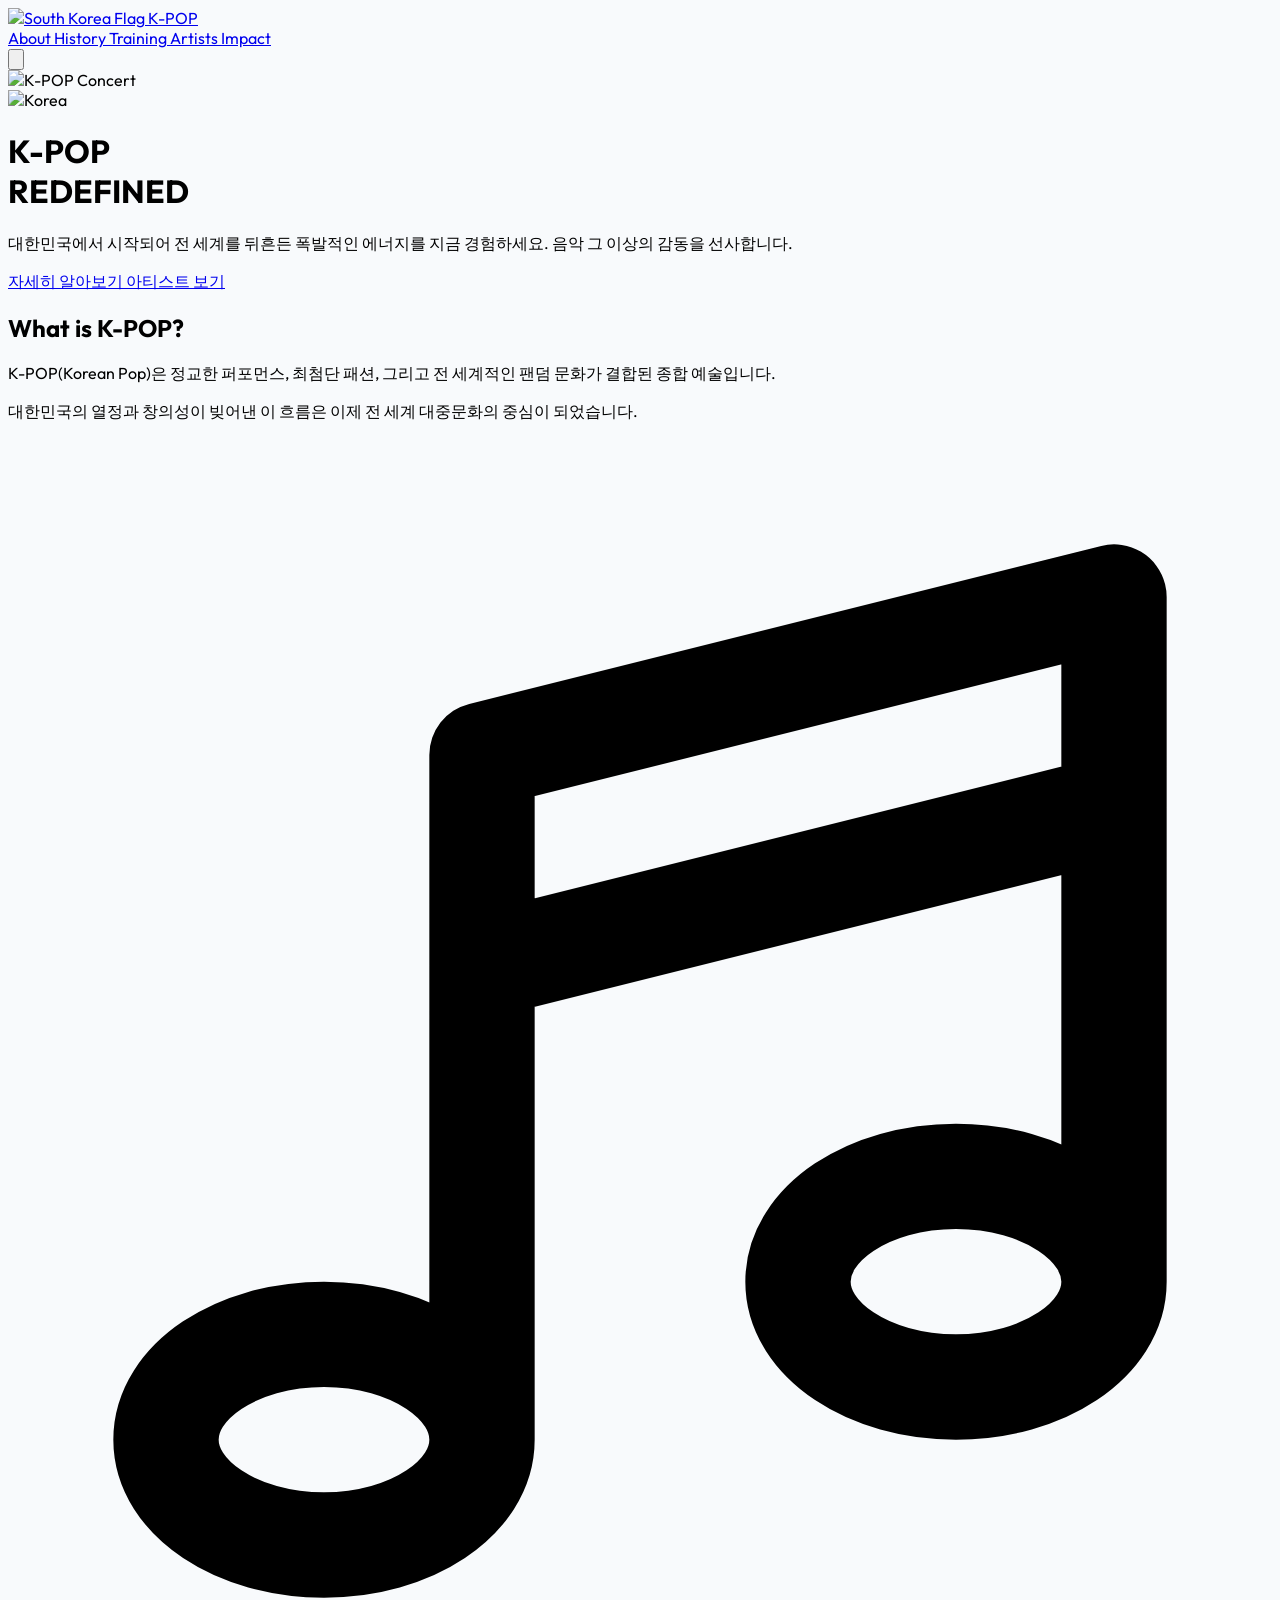
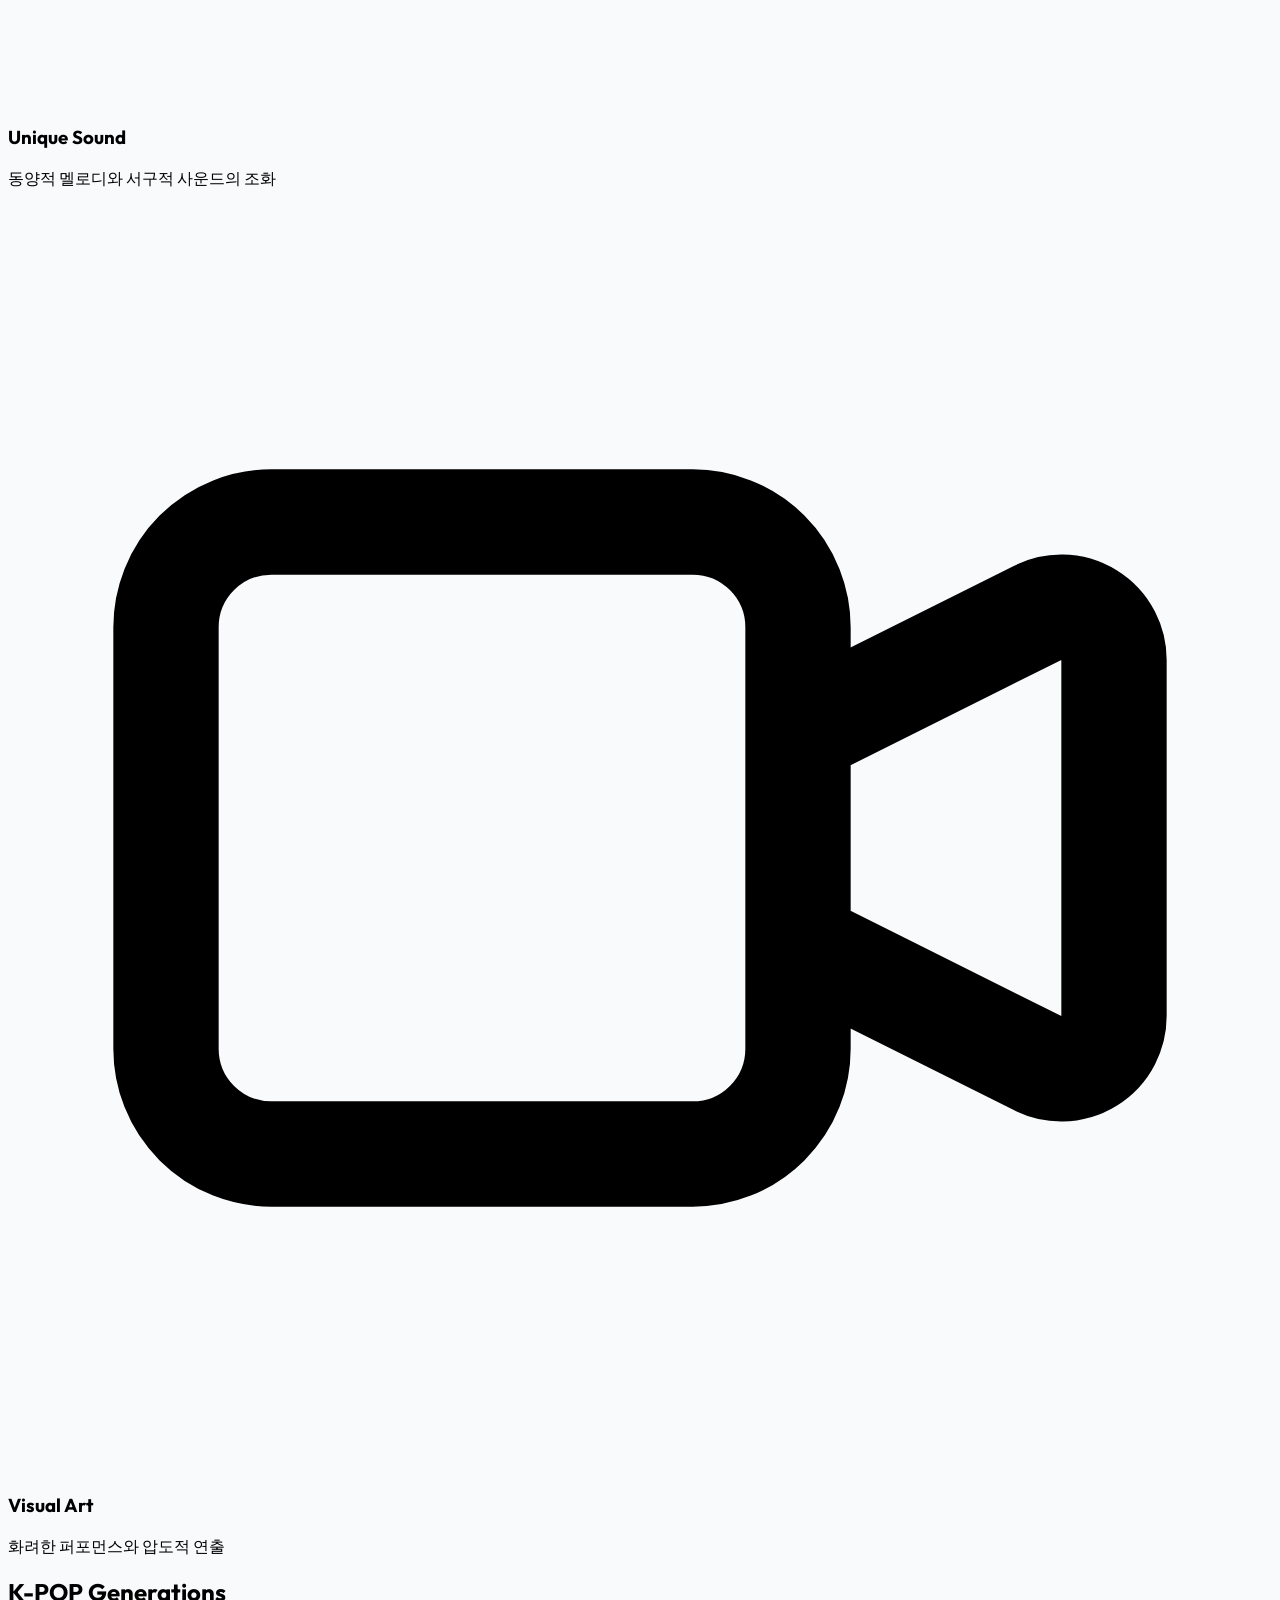
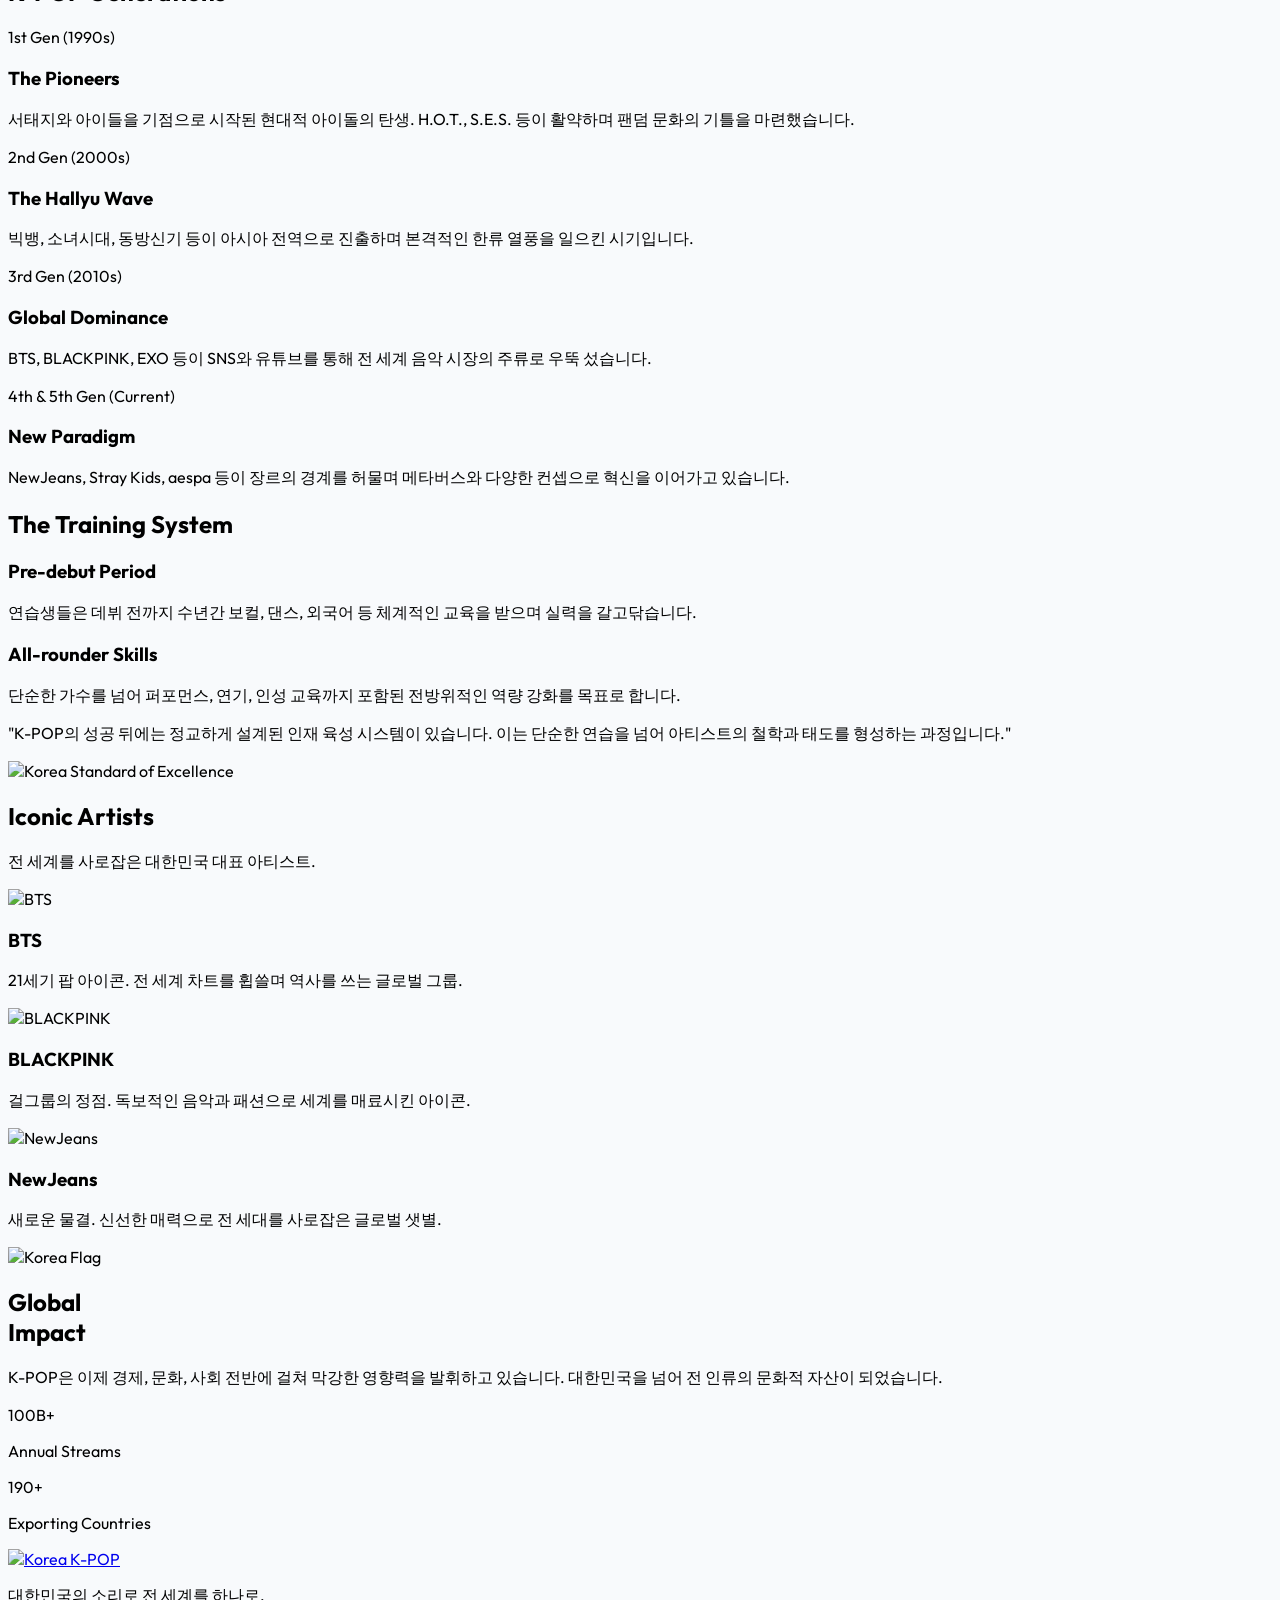
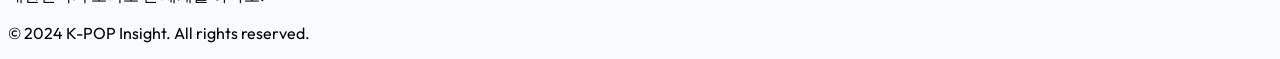
==== index.html @ 29a01bdd "Add files via upload" ====
<!DOCTYPE html>
<html lang="ko" class="scroll-smooth">
<head>
    <meta charset="UTF-8">
    <meta name="viewport" content="width=device-width, initial-scale=1.0">
    <title>K-POP: The Global Phenomenon</title>
    <meta name="description" content="K-POP의 역사, 주요 아티스트, 그리고 전 세계적인 영향력을 소개하는 프리미엄 웹페이지입니다.">
    
    <!-- Tailwind CSS CDN -->
    <script src="https://cdn.tailwindcss.com"></script>
    <script>
        tailwind.config = {
            theme: {
                extend: {
                    colors: {
                        primary: '#0066ff',
                        secondary: '#00d4ff',
                        accent: '#ff007a',
                        dark: '#0f172a',
                        glass: 'rgba(255, 255, 255, 0.4)',
                    },
                    fontFamily: {
                        outfit: ['Outfit', 'sans-serif'],
                    },
                }
            }
        }
    </script>
    <link rel="stylesheet" href="style.css">
</head>
<body class="bg-slate-50 text-slate-900 font-outfit overflow-x-hidden selection:bg-primary/20 selection:text-primary">
    
    <!-- Vibrant Decorative Background for Glassmorphism -->
    <div class="fixed inset-0 -z-50 overflow-hidden pointer-events-none bg-[radial-gradient(circle_at_top_right,_var(--tw-gradient-stops))] from-blue-100 via-white to-pink-50">
        <div class="absolute -top-[10%] -left-[10%] w-[50%] h-[50%] bg-blue-400/30 rounded-full blur-[120px] animate-blob"></div>
        <div class="absolute top-[30%] -right-[10%] w-[45%] h-[45%] bg-pink-400/30 rounded-full blur-[120px] animate-blob" style="animation-delay: -5s;"></div>
        <div class="absolute -bottom-[10%] left-[10%] w-[40%] h-[40%] bg-cyan-400/30 rounded-full blur-[120px] animate-blob" style="animation-delay: -10s;"></div>
        <div class="absolute top-[60%] left-[40%] w-[35%] h-[35%] bg-purple-400/20 rounded-full blur-[120px] animate-blob" style="animation-delay: -7s;"></div>
    </div>

    <!-- Navigation -->
    <nav id="navbar" class="fixed top-0 left-0 w-full z-50 transition-all duration-500 px-6 py-8 md:px-16">
        <div class="max-w-7xl mx-auto flex justify-between items-center">
            <a href="#" class="text-2xl font-black tracking-tighter uppercase flex items-center gap-3">
                <img src="https://upload.wikimedia.org/wikipedia/commons/0/09/Flag_of_South_Korea.svg" alt="South Korea Flag" class="w-8 h-auto shadow-sm">
                K-<span class="text-primary">POP</span>
            </a>
            <div class="hidden md:flex gap-10">
                <a href="#about" class="text-sm font-bold uppercase tracking-widest hover:text-primary transition-colors relative group">
                    About
                    <span class="absolute -bottom-1 left-0 w-0 h-0.5 bg-primary transition-all duration-300 group-hover:w-full"></span>
                </a>
                <a href="#history" class="text-sm font-bold uppercase tracking-widest hover:text-primary transition-colors relative group">
                    History
                    <span class="absolute -bottom-1 left-0 w-0 h-0.5 bg-primary transition-all duration-300 group-hover:w-full"></span>
                </a>
                <a href="#training" class="text-sm font-bold uppercase tracking-widest hover:text-primary transition-colors relative group">
                    Training
                    <span class="absolute -bottom-1 left-0 w-0 h-0.5 bg-primary transition-all duration-300 group-hover:w-full"></span>
                </a>
                <a href="#artists" class="text-sm font-bold uppercase tracking-widest hover:text-primary transition-colors relative group">
                    Artists
                    <span class="absolute -bottom-1 left-0 w-0 h-0.5 bg-primary transition-all duration-300 group-hover:w-full"></span>
                </a>
                <a href="#impact" class="text-sm font-bold uppercase tracking-widest hover:text-primary transition-colors relative group">
                    Impact
                    <span class="absolute -bottom-1 left-0 w-0 h-0.5 bg-primary transition-all duration-300 group-hover:w-full"></span>
                </a>
            </div>
            <button class="md:hidden text-slate-900">
                <svg xmlns="http://www.w3.org/2000/svg" class="h-6 w-6" fill="none" viewBox="0 0 24 24" stroke="currentColor">
                    <path stroke-linecap="round" stroke-linejoin="round" stroke-width="2" d="M4 6h16M4 12h16m-7 6h7" />
                </svg>
            </button>
        </div>
    </nav>

    <!-- Hero Section -->
    <header class="relative h-screen flex items-center justify-center overflow-hidden">
        <img src="assets/hero_kpop_concert_1777097283583.png" alt="K-POP Concert" class="absolute inset-0 w-full h-full object-cover brightness-[0.7] saturate-[1.2] scale-105">
        <div class="absolute inset-0 bg-white/20"></div>
        
        <!-- Thick Glass Hero Card -->
        <div class="relative z-10 text-center px-8 py-16 max-w-4xl bg-white/40 backdrop-blur-3xl border border-white/60 rounded-[3rem] shadow-[0_32px_64px_-16px_rgba(0,0,0,0.1)] reveal">
            <div class="mb-6 flex justify-center">
                <img src="https://upload.wikimedia.org/wikipedia/commons/0/09/Flag_of_South_Korea.svg" alt="Korea" class="w-16 h-auto opacity-80">
            </div>
            <h1 class="text-5xl md:text-8xl font-black tracking-tighter leading-none mb-6 uppercase bg-gradient-to-br from-slate-900 via-primary to-secondary bg-clip-text text-transparent">
                K-POP<br>REDEFINED
            </h1>
            <p class="text-lg md:text-xl text-slate-800 mb-10 max-w-2xl mx-auto font-medium leading-relaxed">
                대한민국에서 시작되어 전 세계를 뒤흔든 폭발적인 에너지를 지금 경험하세요. 음악 그 이상의 감동을 선사합니다.
            </p>
            <div class="flex flex-col md:flex-row gap-4 justify-center items-center">
                <a href="#about" class="px-10 py-4 bg-primary text-white font-bold rounded-full shadow-xl shadow-primary/30 hover:shadow-primary/50 hover:-translate-y-1 transition-all duration-300">
                    자세히 알아보기
                </a>
                <a href="#artists" class="px-10 py-4 bg-white/60 backdrop-blur-md border border-white text-slate-900 font-bold rounded-full hover:bg-white/80 transition-all duration-300">
                    아티스트 보기
                </a>
            </div>
        </div>
    </header>

    <!-- About Section -->
    <section id="about" class="py-24 md:py-40 px-6 reveal">
        <div class="max-w-6xl mx-auto grid md:grid-cols-2 gap-16 items-center">
            <div class="relative">
                <!-- Thicker Glass Container -->
                <div class="relative bg-white/50 backdrop-blur-[40px] border border-white/80 p-8 md:p-12 rounded-[2.5rem] shadow-2xl overflow-hidden">
                    <div class="absolute -top-10 -right-10 w-40 h-40 bg-primary/10 rounded-full blur-3xl"></div>
                    <h2 class="text-3xl md:text-5xl font-black mb-6 tracking-tight text-slate-900">What is <span class="text-primary italic">K-POP?</span></h2>
                    <p class="text-slate-700 leading-relaxed text-lg mb-6 font-medium">
                        K-POP(Korean Pop)은 정교한 퍼포먼스, 최첨단 패션, 그리고 전 세계적인 팬덤 문화가 결합된 종합 예술입니다.
                    </p>
                    <p class="text-slate-700 leading-relaxed text-lg font-medium">
                        대한민국의 열정과 창의성이 빚어낸 이 흐름은 이제 전 세계 대중문화의 중심이 되었습니다.
                    </p>
                </div>
            </div>
            <div class="space-y-8">
                <div class="flex gap-6 items-start p-6 bg-white/30 backdrop-blur-2xl border border-white/50 rounded-3xl transition-transform hover:scale-105">
                    <div class="w-12 h-12 rounded-2xl bg-primary/20 flex items-center justify-center shrink-0 border border-primary/30">
                        <svg xmlns="http://www.w3.org/2000/svg" class="h-6 w-6 text-primary" fill="none" viewBox="0 0 24 24" stroke="currentColor">
                            <path stroke-linecap="round" stroke-linejoin="round" stroke-width="2" d="M9 19V6l12-3v13M9 19c0 1.105-1.343 2-3 2s-3-.895-3-2 1.343-2 3-2 3 .895 3 2zm12-3c0 1.105-1.343 2-3 2s-3-.895-3-2 1.343-2 3-2 3 .895 3 2zM9 10l12-3" />
                        </svg>
                    </div>
                    <div>
                        <h3 class="text-xl font-black mb-1">Unique Sound</h3>
                        <p class="text-slate-600 font-medium">동양적 멜로디와 서구적 사운드의 조화</p>
                    </div>
                </div>
                <div class="flex gap-6 items-start p-6 bg-white/30 backdrop-blur-2xl border border-white/50 rounded-3xl transition-transform hover:scale-105">
                    <div class="w-12 h-12 rounded-2xl bg-accent/20 flex items-center justify-center shrink-0 border border-accent/30">
                        <svg xmlns="http://www.w3.org/2000/svg" class="h-6 w-6 text-accent" fill="none" viewBox="0 0 24 24" stroke="currentColor">
                            <path stroke-linecap="round" stroke-linejoin="round" stroke-width="2" d="M15 10l4.553-2.276A1 1 0 0121 8.618v6.764a1 1 0 01-1.447.894L15 14M5 18h8a2 2 0 002-2V8a2 2 0 00-2-2H5a2 2 0 00-2 2v8a2 2 0 002 2z" />
                        </svg>
                    </div>
                    <div>
                        <h3 class="text-xl font-black mb-1">Visual Art</h3>
                        <p class="text-slate-600 font-medium">화려한 퍼포먼스와 압도적 연출</p>
                    </div>
                </div>
            </div>
        </div>
    </section>

    <!-- Generations Section -->
    <section id="history" class="py-24 px-6 reveal">
        <div class="max-w-7xl mx-auto">
            <h2 class="text-4xl md:text-6xl font-black tracking-tighter uppercase mb-16 text-center text-slate-900">K-POP <span class="text-primary italic">Generations</span></h2>
            <div class="grid grid-cols-1 md:grid-cols-2 lg:grid-cols-4 gap-8">
                <!-- 1st Gen -->
                <div class="bg-white/40 backdrop-blur-3xl border border-white/60 p-8 rounded-[2.5rem] shadow-xl hover:-translate-y-2 transition-all">
                    <span class="text-primary font-black text-xl mb-4 block">1st Gen (1990s)</span>
                    <h3 class="text-2xl font-black mb-4">The Pioneers</h3>
                    <p class="text-slate-600 text-sm leading-relaxed">서태지와 아이들을 기점으로 시작된 현대적 아이돌의 탄생. H.O.T., S.E.S. 등이 활약하며 팬덤 문화의 기틀을 마련했습니다.</p>
                </div>
                <!-- 2nd Gen -->
                <div class="bg-white/40 backdrop-blur-3xl border border-white/60 p-8 rounded-[2.5rem] shadow-xl hover:-translate-y-2 transition-all">
                    <span class="text-primary font-black text-xl mb-4 block">2nd Gen (2000s)</span>
                    <h3 class="text-2xl font-black mb-4">The Hallyu Wave</h3>
                    <p class="text-slate-600 text-sm leading-relaxed">빅뱅, 소녀시대, 동방신기 등이 아시아 전역으로 진출하며 본격적인 한류 열풍을 일으킨 시기입니다.</p>
                </div>
                <!-- 3rd Gen -->
                <div class="bg-white/40 backdrop-blur-3xl border border-white/60 p-8 rounded-[2.5rem] shadow-xl hover:-translate-y-2 transition-all">
                    <span class="text-primary font-black text-xl mb-4 block">3rd Gen (2010s)</span>
                    <h3 class="text-2xl font-black mb-4">Global Dominance</h3>
                    <p class="text-slate-600 text-sm leading-relaxed">BTS, BLACKPINK, EXO 등이 SNS와 유튜브를 통해 전 세계 음악 시장의 주류로 우뚝 섰습니다.</p>
                </div>
                <!-- 4th & 5th Gen -->
                <div class="bg-white/40 backdrop-blur-3xl border border-white/60 p-8 rounded-[2.5rem] shadow-xl hover:-translate-y-2 transition-all">
                    <span class="text-primary font-black text-xl mb-4 block">4th & 5th Gen (Current)</span>
                    <h3 class="text-2xl font-black mb-4">New Paradigm</h3>
                    <p class="text-slate-600 text-sm leading-relaxed">NewJeans, Stray Kids, aespa 등이 장르의 경계를 허물며 메타버스와 다양한 컨셉으로 혁신을 이어가고 있습니다.</p>
                </div>
            </div>
        </div>
    </section>

    <!-- Training System Section -->
    <section id="training" class="py-24 md:py-40 px-6 bg-white/10 backdrop-blur-sm reveal">
        <div class="max-w-6xl mx-auto flex flex-col md:flex-row gap-16 items-center">
            <div class="md:w-1/2">
                <h2 class="text-4xl md:text-7xl font-black tracking-tighter uppercase mb-8 leading-none text-slate-900">The <span class="text-primary italic">Training</span> System</h2>
                <div class="space-y-6">
                    <div class="p-6 bg-white/40 backdrop-blur-3xl border border-white/80 rounded-3xl">
                        <h3 class="text-xl font-black mb-2 text-primary">Pre-debut Period</h3>
                        <p class="text-slate-700 font-medium text-sm">연습생들은 데뷔 전까지 수년간 보컬, 댄스, 외국어 등 체계적인 교육을 받으며 실력을 갈고닦습니다.</p>
                    </div>
                    <div class="p-6 bg-white/40 backdrop-blur-3xl border border-white/80 rounded-3xl">
                        <h3 class="text-xl font-black mb-2 text-primary">All-rounder Skills</h3>
                        <p class="text-slate-700 font-medium text-sm">단순한 가수를 넘어 퍼포먼스, 연기, 인성 교육까지 포함된 전방위적인 역량 강화를 목표로 합니다.</p>
                    </div>
                </div>
            </div>
            <div class="md:w-1/2 bg-white/20 backdrop-blur-3xl border border-white/40 p-12 rounded-[3rem] shadow-2xl">
                <p class="text-slate-800 text-2xl font-bold leading-relaxed italic">
                    "K-POP의 성공 뒤에는 정교하게 설계된 인재 육성 시스템이 있습니다. 이는 단순한 연습을 넘어 아티스트의 철학과 태도를 형성하는 과정입니다."
                </p>
                <div class="mt-8 flex items-center gap-4">
                    <img src="https://upload.wikimedia.org/wikipedia/commons/0/09/Flag_of_South_Korea.svg" alt="Korea" class="w-10 h-auto">
                    <span class="text-slate-500 font-black uppercase tracking-widest text-xs">Standard of Excellence</span>
                </div>
            </div>
        </div>
    </section>

    <!-- Artists Section -->
    <section id="artists" class="py-24 bg-white/10 backdrop-blur-md">
        <div class="max-w-7xl mx-auto px-6">
            <div class="text-center mb-20 reveal">
                <h2 class="text-4xl md:text-6xl font-black tracking-tighter uppercase mb-6 text-slate-900">Iconic <span class="text-primary italic">Artists</span></h2>
                <p class="text-slate-600 text-lg max-w-2xl mx-auto font-medium">전 세계를 사로잡은 대한민국 대표 아티스트.</p>
            </div>
            
            <div class="grid grid-cols-1 md:grid-cols-3 gap-10">
                <!-- Artist Cards with thicker glass effect -->
                <div class="group relative h-[550px] rounded-[3rem] overflow-hidden reveal shadow-xl border-4 border-white/40">
                    <img src="assets/artist_bts_concept_1777097304397.png" alt="BTS" class="absolute inset-0 w-full h-full object-cover transition-transform duration-700 group-hover:scale-110">
                    <div class="absolute inset-0 bg-gradient-to-t from-white/90 via-white/10 to-transparent"></div>
                    <div class="absolute bottom-0 left-0 w-full p-10 translate-y-6 group-hover:translate-y-0 transition-transform duration-500">
                        <h3 class="text-4xl font-black mb-2 text-slate-900">BTS</h3>
                        <p class="text-slate-700 font-bold opacity-0 group-hover:opacity-100 transition-opacity duration-500 leading-tight">
                            21세기 팝 아이콘. 전 세계 차트를 휩쓸며 역사를 쓰는 글로벌 그룹.
                        </p>
                    </div>
                </div>

                <div class="group relative h-[550px] rounded-[3rem] overflow-hidden reveal shadow-xl border-4 border-white/40" style="transition-delay: 100ms;">
                    <img src="assets/artist_blackpink_concept_1777097326511.png" alt="BLACKPINK" class="absolute inset-0 w-full h-full object-cover transition-transform duration-700 group-hover:scale-110">
                    <div class="absolute inset-0 bg-gradient-to-t from-white/90 via-white/10 to-transparent"></div>
                    <div class="absolute bottom-0 left-0 w-full p-10 translate-y-6 group-hover:translate-y-0 transition-transform duration-500">
                        <h3 class="text-4xl font-black mb-2 text-slate-900">BLACKPINK</h3>
                        <p class="text-slate-700 font-bold opacity-0 group-hover:opacity-100 transition-opacity duration-500 leading-tight">
                            걸그룹의 정점. 독보적인 음악과 패션으로 세계를 매료시킨 아이콘.
                        </p>
                    </div>
                </div>

                <div class="group relative h-[550px] rounded-[3rem] overflow-hidden reveal shadow-xl border-4 border-white/40" style="transition-delay: 200ms;">
                    <img src="assets/artist_newjeans_concept_1777097354193.png" alt="NewJeans" class="absolute inset-0 w-full h-full object-cover transition-transform duration-700 group-hover:scale-110">
                    <div class="absolute inset-0 bg-gradient-to-t from-white/90 via-white/10 to-transparent"></div>
                    <div class="absolute bottom-0 left-0 w-full p-10 translate-y-6 group-hover:translate-y-0 transition-transform duration-500">
                        <h3 class="text-4xl font-black mb-2 text-slate-900">NewJeans</h3>
                        <p class="text-slate-700 font-bold opacity-0 group-hover:opacity-100 transition-opacity duration-500 leading-tight">
                            새로운 물결. 신선한 매력으로 전 세대를 사로잡은 글로벌 샛별.
                        </p>
                    </div>
                </div>
            </div>
        </div>
    </section>

    <!-- Impact Section -->
    <section id="impact" class="py-24 md:py-40 px-6 reveal">
        <div class="max-w-7xl mx-auto">
            <!-- Large Glass Impact Card -->
            <div class="bg-white/40 backdrop-blur-[50px] border border-white/80 p-12 md:p-20 rounded-[4rem] shadow-2xl flex flex-col lg:flex-row gap-16 items-center">
                <div class="lg:w-1/2">
                    <img src="https://upload.wikimedia.org/wikipedia/commons/0/09/Flag_of_South_Korea.svg" alt="Korea Flag" class="w-12 h-auto mb-8 opacity-60">
                    <h2 class="text-4xl md:text-7xl font-black tracking-tighter uppercase mb-8 leading-none text-slate-900">Global<br><span class="text-primary italic">Impact</span></h2>
                    <p class="text-slate-700 text-xl font-medium leading-relaxed">
                        K-POP은 이제 경제, 문화, 사회 전반에 걸쳐 막강한 영향력을 발휘하고 있습니다. 대한민국을 넘어 전 인류의 문화적 자산이 되었습니다.
                    </p>
                </div>
                <div class="lg:w-1/2 w-full grid grid-cols-1 sm:grid-cols-2 gap-8">
                    <div class="bg-white/60 backdrop-blur-3xl border border-white p-10 rounded-[2.5rem] shadow-lg">
                        <span class="text-5xl font-black text-primary block mb-2">100B+</span>
                        <p class="text-slate-500 font-black uppercase tracking-wider text-xs">Annual Streams</p>
                    </div>
                    <div class="bg-white/60 backdrop-blur-3xl border border-white p-10 rounded-[2.5rem] shadow-lg">
                        <span class="text-5xl font-black text-accent block mb-2">190+</span>
                        <p class="text-slate-500 font-black uppercase tracking-wider text-xs">Exporting Countries</p>
                    </div>
                </div>
            </div>
        </div>
    </section>

    <!-- Footer -->
    <footer class="py-20 border-t border-slate-200 px-6 bg-white/30 backdrop-blur-md">
        <div class="max-w-7xl mx-auto text-center">
            <a href="#" class="text-2xl font-black tracking-tighter uppercase mb-6 block flex justify-center items-center gap-2">
                <img src="https://upload.wikimedia.org/wikipedia/commons/0/09/Flag_of_South_Korea.svg" alt="Korea" class="w-6 h-auto">
                K-<span class="text-primary">POP</span>
            </a>
            <p class="text-slate-500 text-sm mb-8 font-medium">대한민국의 소리로 전 세계를 하나로.</p>
            <p class="text-slate-400 text-xs tracking-widest uppercase">&copy; 2024 K-POP Insight. All rights reserved.</p>
        </div>
    </footer>

    <script src="script.js"></script>
</body>
</html>
---- style.css ----
@import url('https://fonts.googleapis.com/css2?family=Outfit:wght@300;400;600;800;900&display=swap');

@tailwind base;
@tailwind components;
@tailwind utilities;

:root {
    --primary: #0066ff;
    --secondary: #00d4ff;
}

body {
    font-family: 'Outfit', sans-serif;
    background-color: #f8fafc;
}

/* Custom Scrollbar for Light Theme */
::-webkit-scrollbar {
    width: 10px;
}
::-webkit-scrollbar-track {
    background: #f1f5f9;
}
::-webkit-scrollbar-thumb {
    background: linear-gradient(to bottom, var(--primary), var(--secondary));
    border-radius: 10px;
    border: 3px solid #f1f5f9;
}

/* Enhanced Reveal Animation */
.reveal {
    opacity: 0;
    transform: translateY(40px);
    transition: all 1.2s cubic-bezier(0.16, 1, 0.3, 1);
}

.reveal.active {
    opacity: 1;
    transform: translateY(0);
}

/* Vibrant Background Animation */
@keyframes blob-bounce {
    0%, 100% { transform: translate(0, 0) scale(1); }
    33% { transform: translate(40px, -60px) scale(1.1); }
    66% { transform: translate(-30px, 30px) scale(0.9); }
}

.animate-blob {
    animation: blob-bounce 18s infinite alternate ease-in-out;
}

/* Text Selection */
::selection {
    background: rgba(0, 102, 255, 0.15);
    color: #0066ff;
}
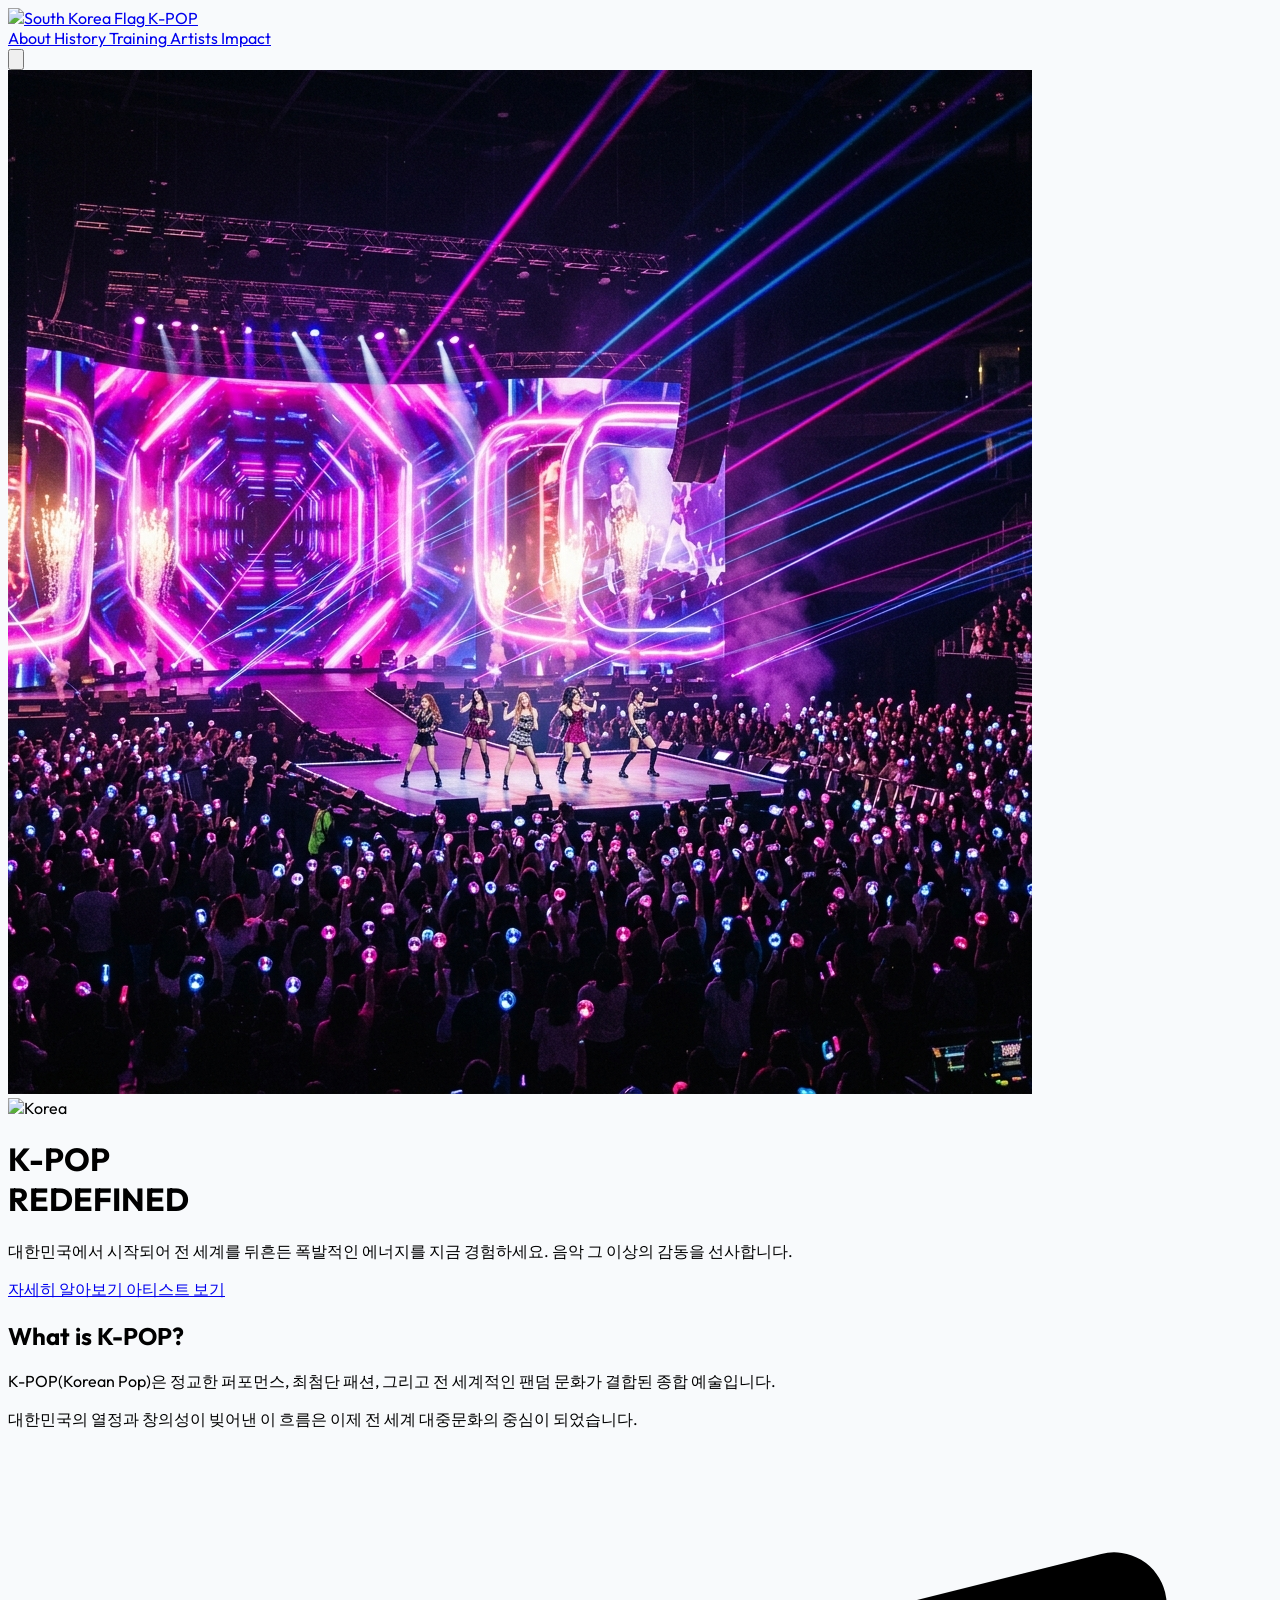
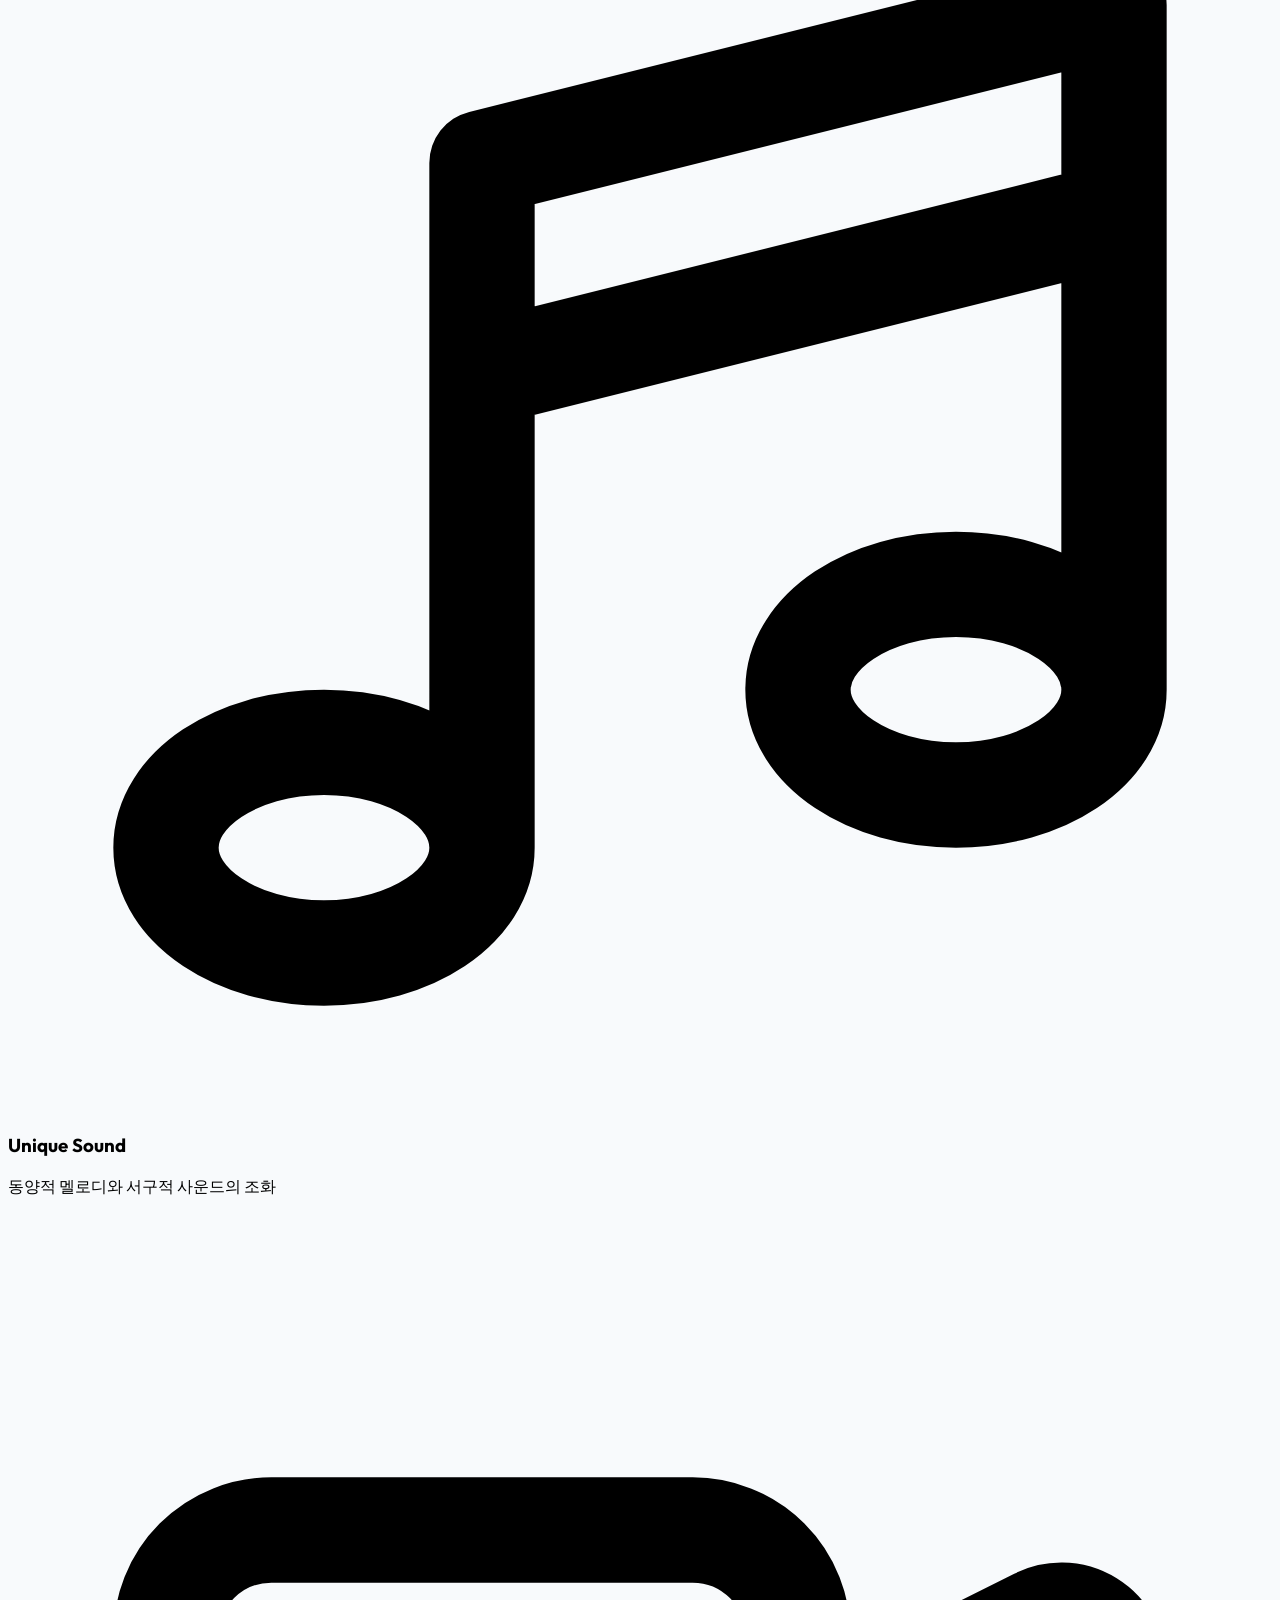
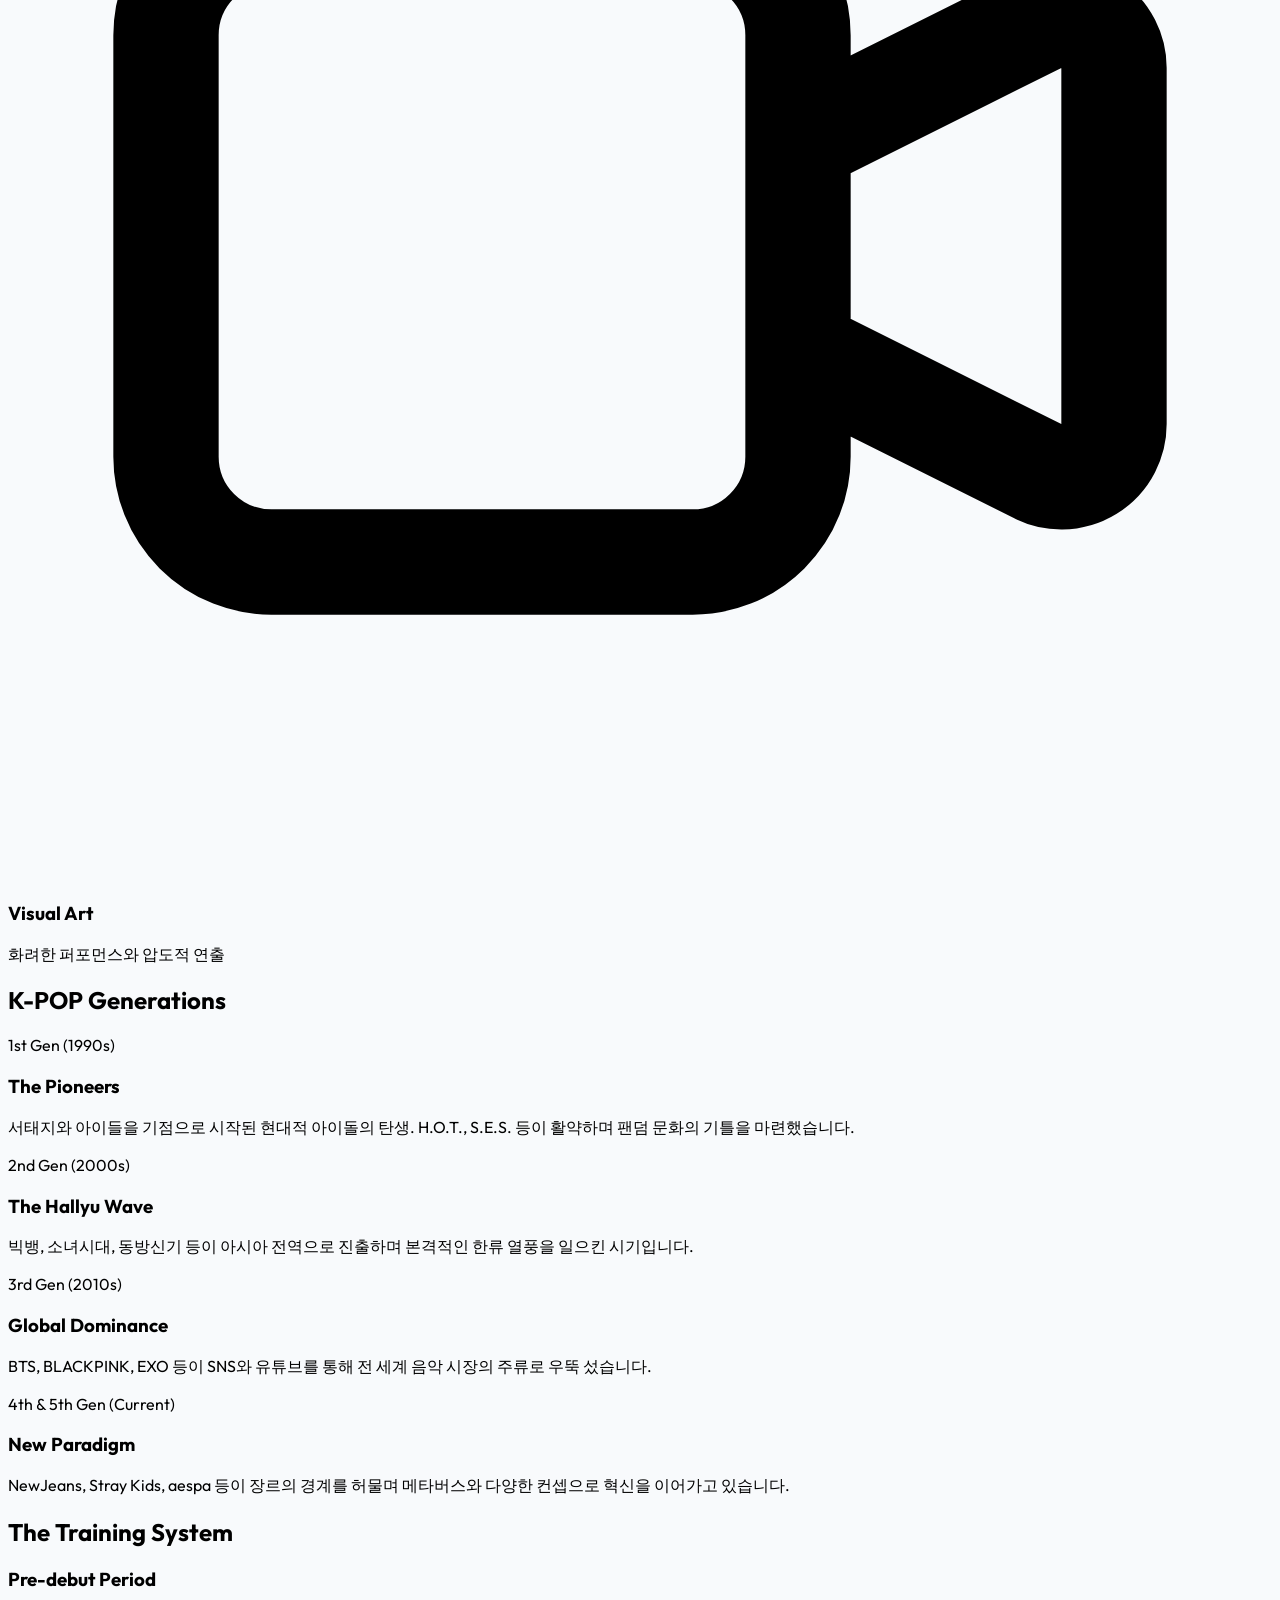
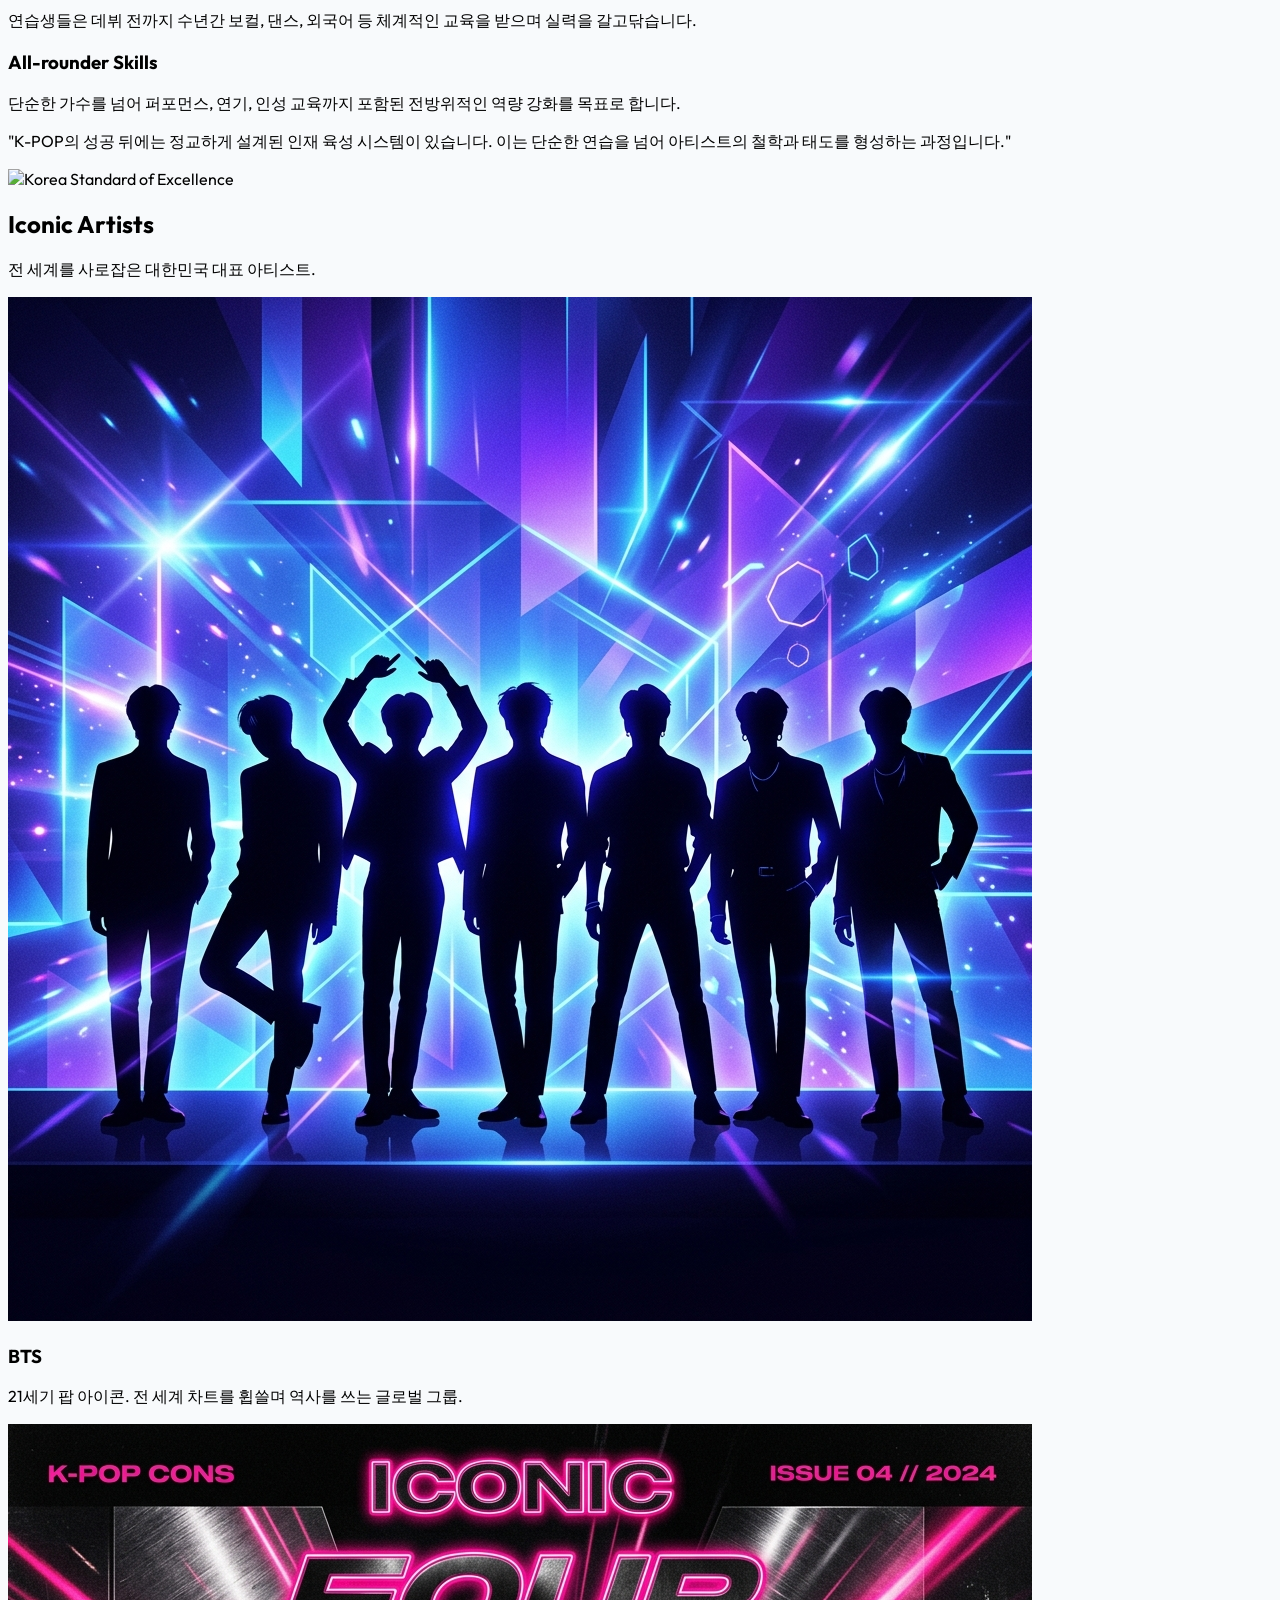
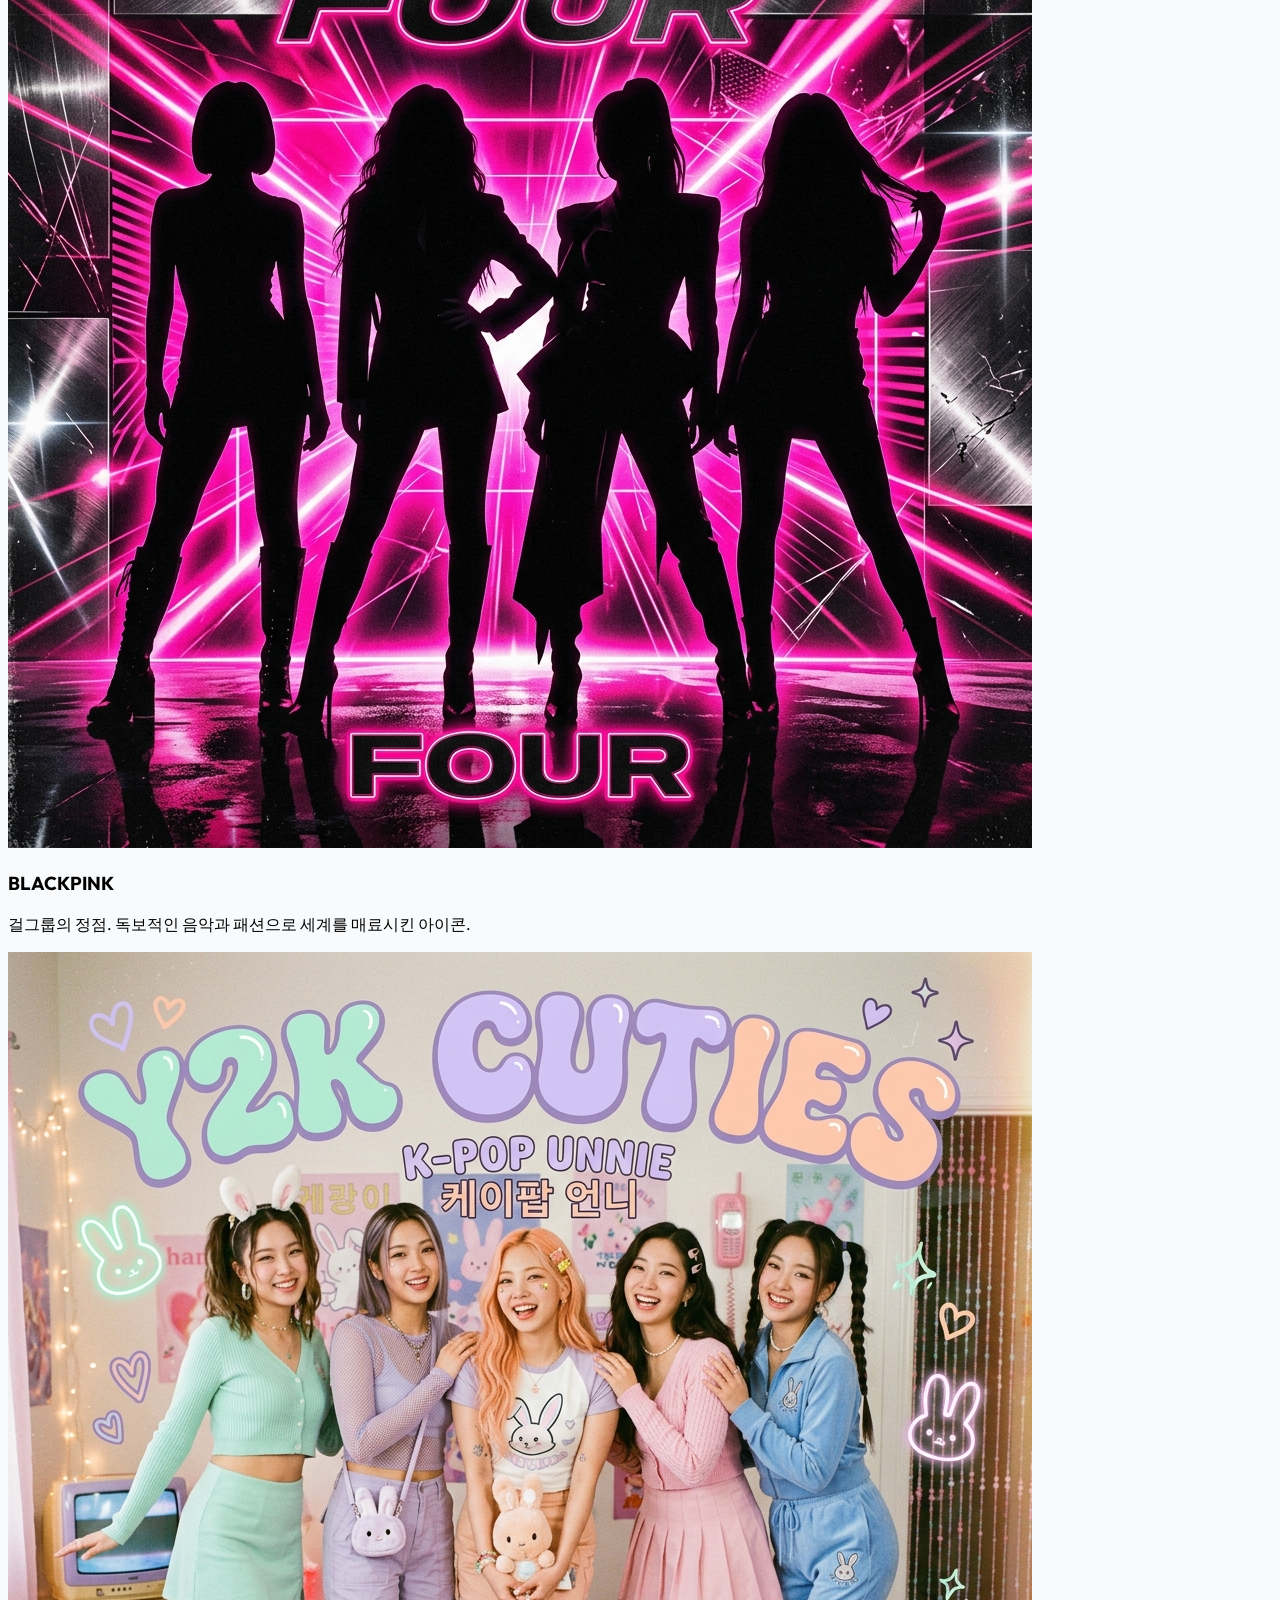
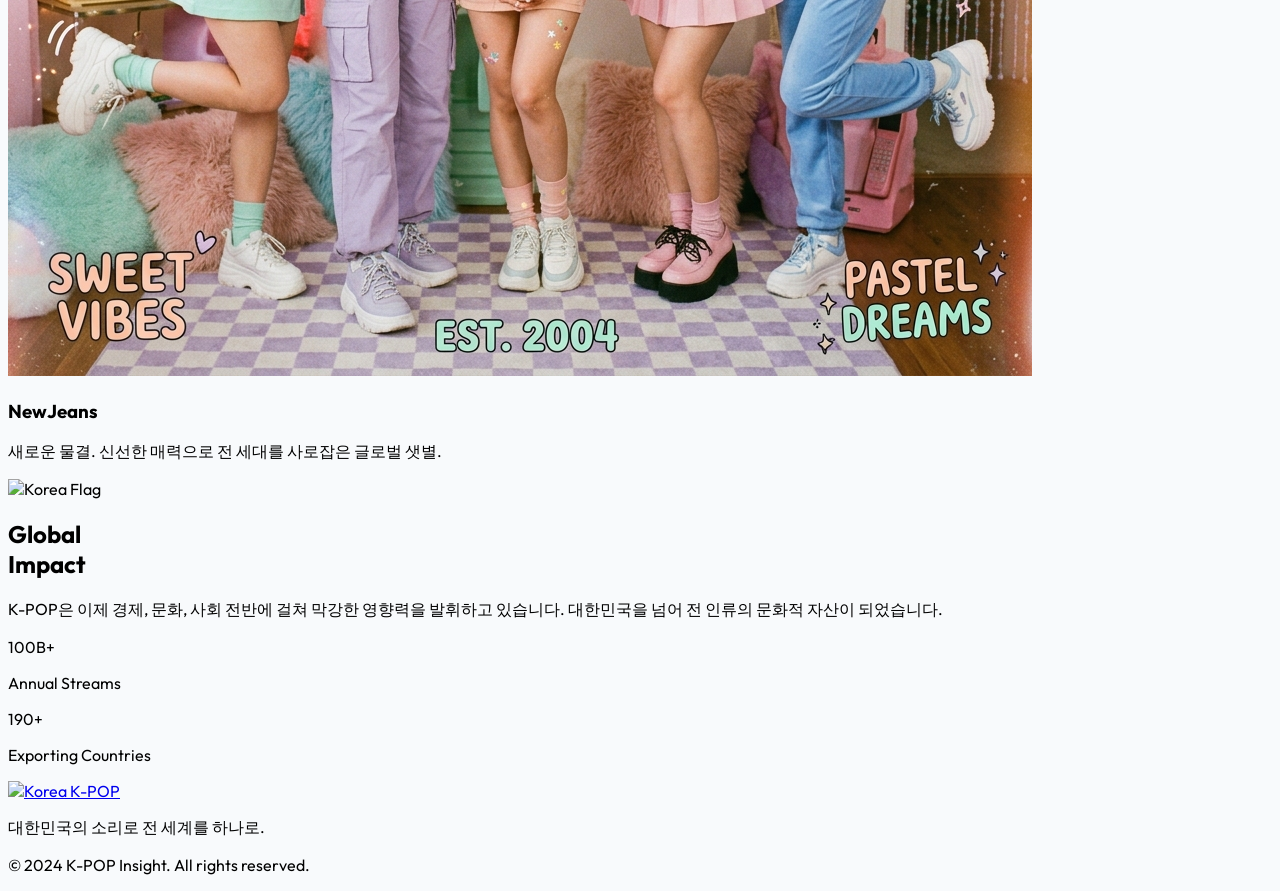
==== commit 74d00fbd: "Refactor index.html by cleaning comments and images Removed unnecessary comments and updated image s" ====
--- a/index.html
+++ b/index.html
@@ -6,7 +6,6 @@
     <title>K-POP: The Global Phenomenon</title>
     <meta name="description" content="K-POP의 역사, 주요 아티스트, 그리고 전 세계적인 영향력을 소개하는 프리미엄 웹페이지입니다.">
     
-    <!-- Tailwind CSS CDN -->
     <script src="https://cdn.tailwindcss.com"></script>
     <script>
         tailwind.config = {
@@ -30,7 +29,6 @@
 </head>
 <body class="bg-slate-50 text-slate-900 font-outfit overflow-x-hidden selection:bg-primary/20 selection:text-primary">
     
-    <!-- Vibrant Decorative Background for Glassmorphism -->
     <div class="fixed inset-0 -z-50 overflow-hidden pointer-events-none bg-[radial-gradient(circle_at_top_right,_var(--tw-gradient-stops))] from-blue-100 via-white to-pink-50">
         <div class="absolute -top-[10%] -left-[10%] w-[50%] h-[50%] bg-blue-400/30 rounded-full blur-[120px] animate-blob"></div>
         <div class="absolute top-[30%] -right-[10%] w-[45%] h-[45%] bg-pink-400/30 rounded-full blur-[120px] animate-blob" style="animation-delay: -5s;"></div>
@@ -38,7 +36,6 @@
         <div class="absolute top-[60%] left-[40%] w-[35%] h-[35%] bg-purple-400/20 rounded-full blur-[120px] animate-blob" style="animation-delay: -7s;"></div>
     </div>
 
-    <!-- Navigation -->
     <nav id="navbar" class="fixed top-0 left-0 w-full z-50 transition-all duration-500 px-6 py-8 md:px-16">
         <div class="max-w-7xl mx-auto flex justify-between items-center">
             <a href="#" class="text-2xl font-black tracking-tighter uppercase flex items-center gap-3">
@@ -75,12 +72,10 @@
         </div>
     </nav>
 
-    <!-- Hero Section -->
     <header class="relative h-screen flex items-center justify-center overflow-hidden">
-        <img src="assets/hero_kpop_concert_1777097283583.png" alt="K-POP Concert" class="absolute inset-0 w-full h-full object-cover brightness-[0.7] saturate-[1.2] scale-105">
+        <img src="hero.png" alt="K-POP Concert" class="absolute inset-0 w-full h-full object-cover brightness-[0.7] saturate-[1.2] scale-105">
         <div class="absolute inset-0 bg-white/20"></div>
         
-        <!-- Thick Glass Hero Card -->
         <div class="relative z-10 text-center px-8 py-16 max-w-4xl bg-white/40 backdrop-blur-3xl border border-white/60 rounded-[3rem] shadow-[0_32px_64px_-16px_rgba(0,0,0,0.1)] reveal">
             <div class="mb-6 flex justify-center">
                 <img src="https://upload.wikimedia.org/wikipedia/commons/0/09/Flag_of_South_Korea.svg" alt="Korea" class="w-16 h-auto opacity-80">
@@ -102,11 +97,9 @@
         </div>
     </header>
 
-    <!-- About Section -->
     <section id="about" class="py-24 md:py-40 px-6 reveal">
         <div class="max-w-6xl mx-auto grid md:grid-cols-2 gap-16 items-center">
             <div class="relative">
-                <!-- Thicker Glass Container -->
                 <div class="relative bg-white/50 backdrop-blur-[40px] border border-white/80 p-8 md:p-12 rounded-[2.5rem] shadow-2xl overflow-hidden">
                     <div class="absolute -top-10 -right-10 w-40 h-40 bg-primary/10 rounded-full blur-3xl"></div>
                     <h2 class="text-3xl md:text-5xl font-black mb-6 tracking-tight text-slate-900">What is <span class="text-primary italic">K-POP?</span></h2>
@@ -145,30 +138,25 @@
         </div>
     </section>
 
-    <!-- Generations Section -->
     <section id="history" class="py-24 px-6 reveal">
         <div class="max-w-7xl mx-auto">
             <h2 class="text-4xl md:text-6xl font-black tracking-tighter uppercase mb-16 text-center text-slate-900">K-POP <span class="text-primary italic">Generations</span></h2>
             <div class="grid grid-cols-1 md:grid-cols-2 lg:grid-cols-4 gap-8">
-                <!-- 1st Gen -->
                 <div class="bg-white/40 backdrop-blur-3xl border border-white/60 p-8 rounded-[2.5rem] shadow-xl hover:-translate-y-2 transition-all">
                     <span class="text-primary font-black text-xl mb-4 block">1st Gen (1990s)</span>
                     <h3 class="text-2xl font-black mb-4">The Pioneers</h3>
                     <p class="text-slate-600 text-sm leading-relaxed">서태지와 아이들을 기점으로 시작된 현대적 아이돌의 탄생. H.O.T., S.E.S. 등이 활약하며 팬덤 문화의 기틀을 마련했습니다.</p>
                 </div>
-                <!-- 2nd Gen -->
                 <div class="bg-white/40 backdrop-blur-3xl border border-white/60 p-8 rounded-[2.5rem] shadow-xl hover:-translate-y-2 transition-all">
                     <span class="text-primary font-black text-xl mb-4 block">2nd Gen (2000s)</span>
                     <h3 class="text-2xl font-black mb-4">The Hallyu Wave</h3>
                     <p class="text-slate-600 text-sm leading-relaxed">빅뱅, 소녀시대, 동방신기 등이 아시아 전역으로 진출하며 본격적인 한류 열풍을 일으킨 시기입니다.</p>
                 </div>
-                <!-- 3rd Gen -->
                 <div class="bg-white/40 backdrop-blur-3xl border border-white/60 p-8 rounded-[2.5rem] shadow-xl hover:-translate-y-2 transition-all">
                     <span class="text-primary font-black text-xl mb-4 block">3rd Gen (2010s)</span>
                     <h3 class="text-2xl font-black mb-4">Global Dominance</h3>
                     <p class="text-slate-600 text-sm leading-relaxed">BTS, BLACKPINK, EXO 등이 SNS와 유튜브를 통해 전 세계 음악 시장의 주류로 우뚝 섰습니다.</p>
                 </div>
-                <!-- 4th & 5th Gen -->
                 <div class="bg-white/40 backdrop-blur-3xl border border-white/60 p-8 rounded-[2.5rem] shadow-xl hover:-translate-y-2 transition-all">
                     <span class="text-primary font-black text-xl mb-4 block">4th & 5th Gen (Current)</span>
                     <h3 class="text-2xl font-black mb-4">New Paradigm</h3>
@@ -178,7 +166,6 @@
         </div>
     </section>
 
-    <!-- Training System Section -->
     <section id="training" class="py-24 md:py-40 px-6 bg-white/10 backdrop-blur-sm reveal">
         <div class="max-w-6xl mx-auto flex flex-col md:flex-row gap-16 items-center">
             <div class="md:w-1/2">
@@ -206,7 +193,6 @@
         </div>
     </section>
 
-    <!-- Artists Section -->
     <section id="artists" class="py-24 bg-white/10 backdrop-blur-md">
         <div class="max-w-7xl mx-auto px-6">
             <div class="text-center mb-20 reveal">
@@ -215,9 +201,8 @@
             </div>
             
             <div class="grid grid-cols-1 md:grid-cols-3 gap-10">
-                <!-- Artist Cards with thicker glass effect -->
                 <div class="group relative h-[550px] rounded-[3rem] overflow-hidden reveal shadow-xl border-4 border-white/40">
-                    <img src="assets/artist_bts_concept_1777097304397.png" alt="BTS" class="absolute inset-0 w-full h-full object-cover transition-transform duration-700 group-hover:scale-110">
+                    <img src="bts.png" alt="BTS" class="absolute inset-0 w-full h-full object-cover transition-transform duration-700 group-hover:scale-110">
                     <div class="absolute inset-0 bg-gradient-to-t from-white/90 via-white/10 to-transparent"></div>
                     <div class="absolute bottom-0 left-0 w-full p-10 translate-y-6 group-hover:translate-y-0 transition-transform duration-500">
                         <h3 class="text-4xl font-black mb-2 text-slate-900">BTS</h3>
@@ -228,7 +213,7 @@
                 </div>
 
                 <div class="group relative h-[550px] rounded-[3rem] overflow-hidden reveal shadow-xl border-4 border-white/40" style="transition-delay: 100ms;">
-                    <img src="assets/artist_blackpink_concept_1777097326511.png" alt="BLACKPINK" class="absolute inset-0 w-full h-full object-cover transition-transform duration-700 group-hover:scale-110">
+                    <img src="blackpink.png" alt="BLACKPINK" class="absolute inset-0 w-full h-full object-cover transition-transform duration-700 group-hover:scale-110">
                     <div class="absolute inset-0 bg-gradient-to-t from-white/90 via-white/10 to-transparent"></div>
                     <div class="absolute bottom-0 left-0 w-full p-10 translate-y-6 group-hover:translate-y-0 transition-transform duration-500">
                         <h3 class="text-4xl font-black mb-2 text-slate-900">BLACKPINK</h3>
@@ -239,7 +224,7 @@
                 </div>
 
                 <div class="group relative h-[550px] rounded-[3rem] overflow-hidden reveal shadow-xl border-4 border-white/40" style="transition-delay: 200ms;">
-                    <img src="assets/artist_newjeans_concept_1777097354193.png" alt="NewJeans" class="absolute inset-0 w-full h-full object-cover transition-transform duration-700 group-hover:scale-110">
+                    <img src="newjeans.png" alt="NewJeans" class="absolute inset-0 w-full h-full object-cover transition-transform duration-700 group-hover:scale-110">
                     <div class="absolute inset-0 bg-gradient-to-t from-white/90 via-white/10 to-transparent"></div>
                     <div class="absolute bottom-0 left-0 w-full p-10 translate-y-6 group-hover:translate-y-0 transition-transform duration-500">
                         <h3 class="text-4xl font-black mb-2 text-slate-900">NewJeans</h3>
@@ -252,10 +237,8 @@
         </div>
     </section>
 
-    <!-- Impact Section -->
     <section id="impact" class="py-24 md:py-40 px-6 reveal">
         <div class="max-w-7xl mx-auto">
-            <!-- Large Glass Impact Card -->
             <div class="bg-white/40 backdrop-blur-[50px] border border-white/80 p-12 md:p-20 rounded-[4rem] shadow-2xl flex flex-col lg:flex-row gap-16 items-center">
                 <div class="lg:w-1/2">
                     <img src="https://upload.wikimedia.org/wikipedia/commons/0/09/Flag_of_South_Korea.svg" alt="Korea Flag" class="w-12 h-auto mb-8 opacity-60">
@@ -278,7 +261,6 @@
         </div>
     </section>
 
-    <!-- Footer -->
     <footer class="py-20 border-t border-slate-200 px-6 bg-white/30 backdrop-blur-md">
         <div class="max-w-7xl mx-auto text-center">
             <a href="#" class="text-2xl font-black tracking-tighter uppercase mb-6 block flex justify-center items-center gap-2">
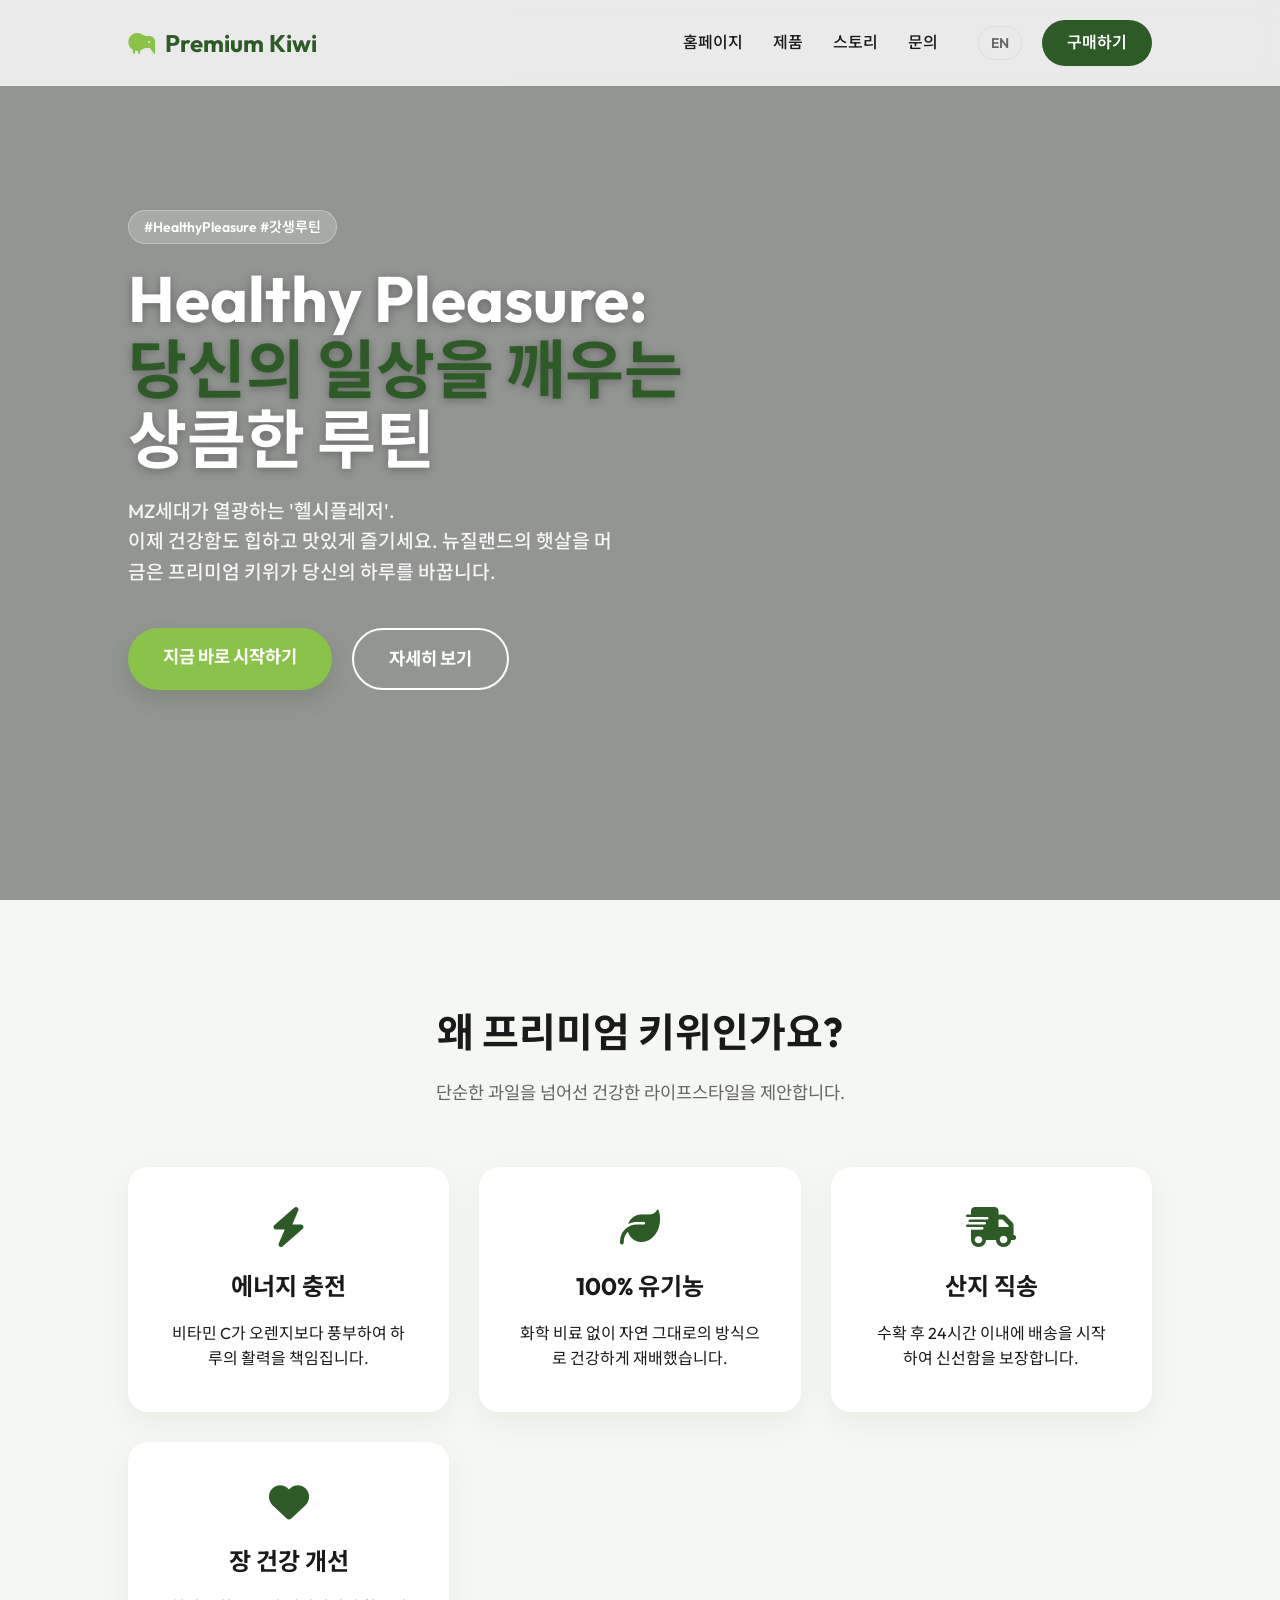
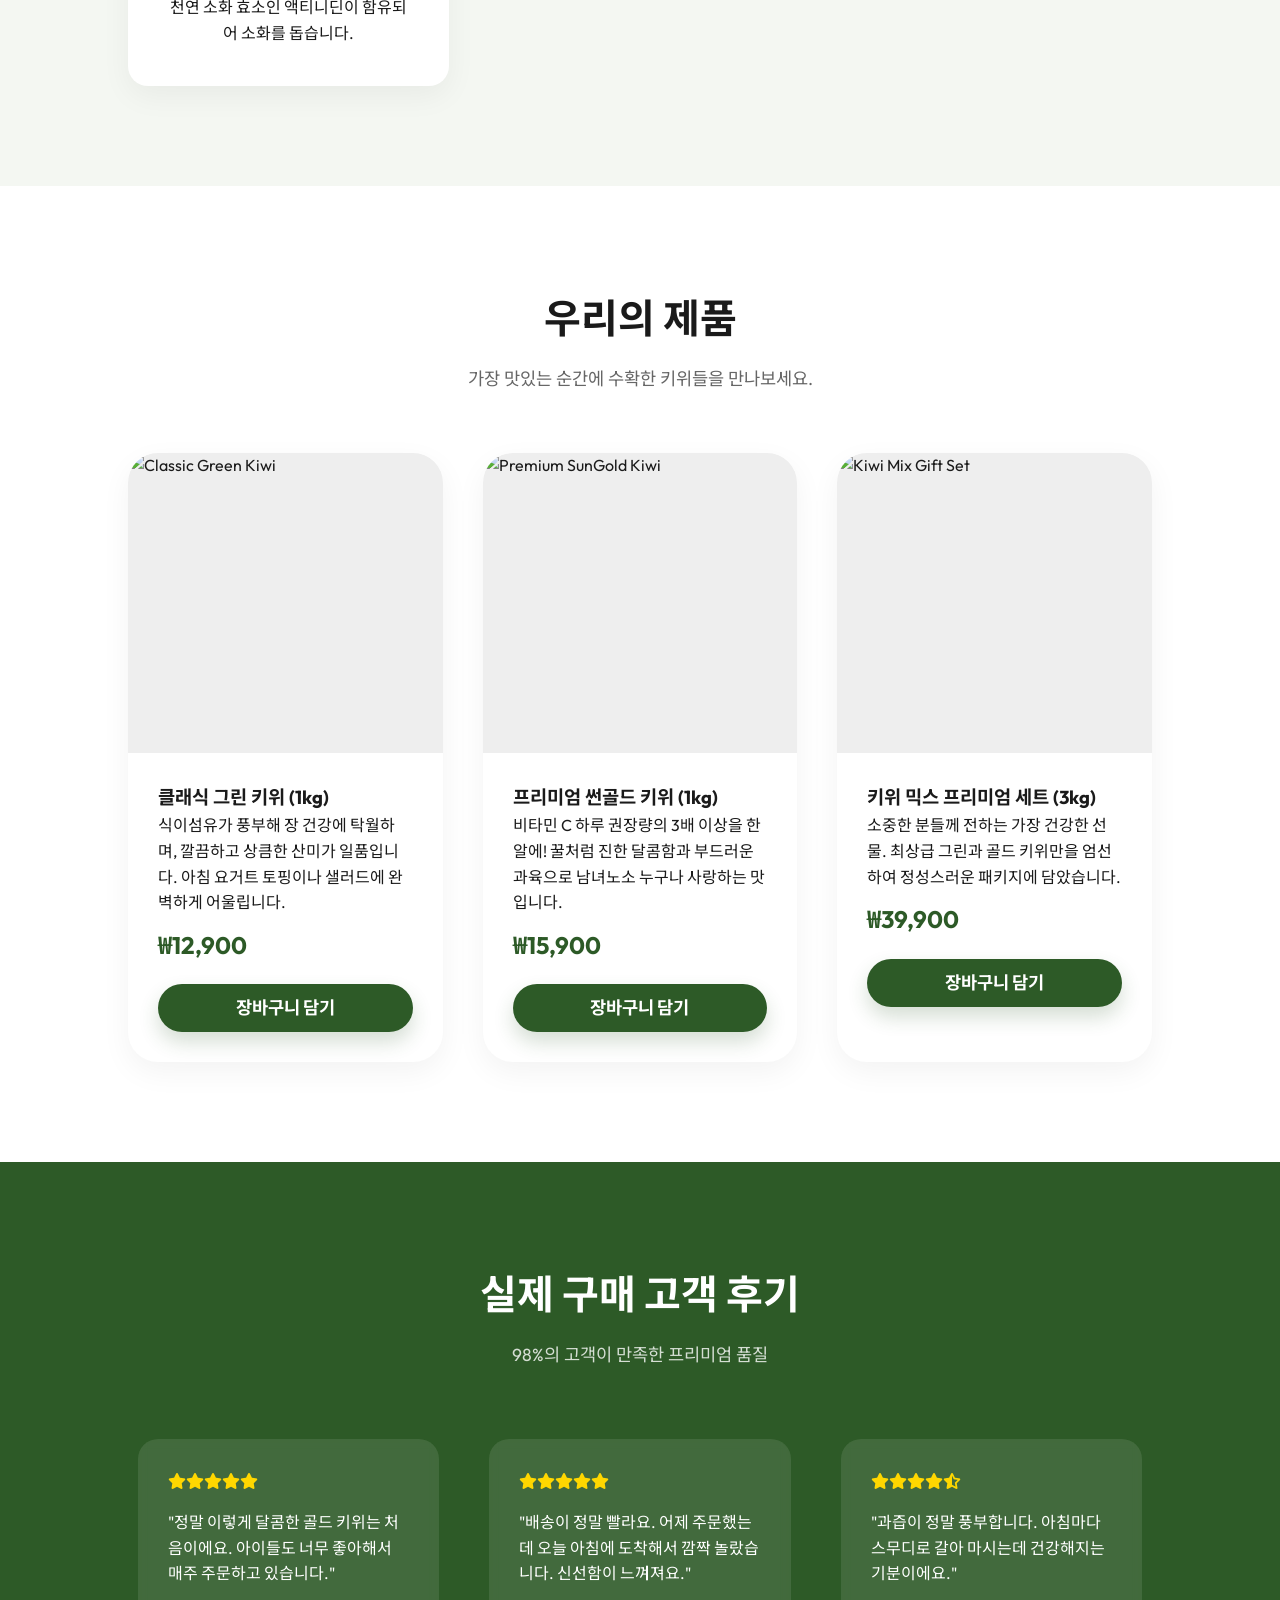
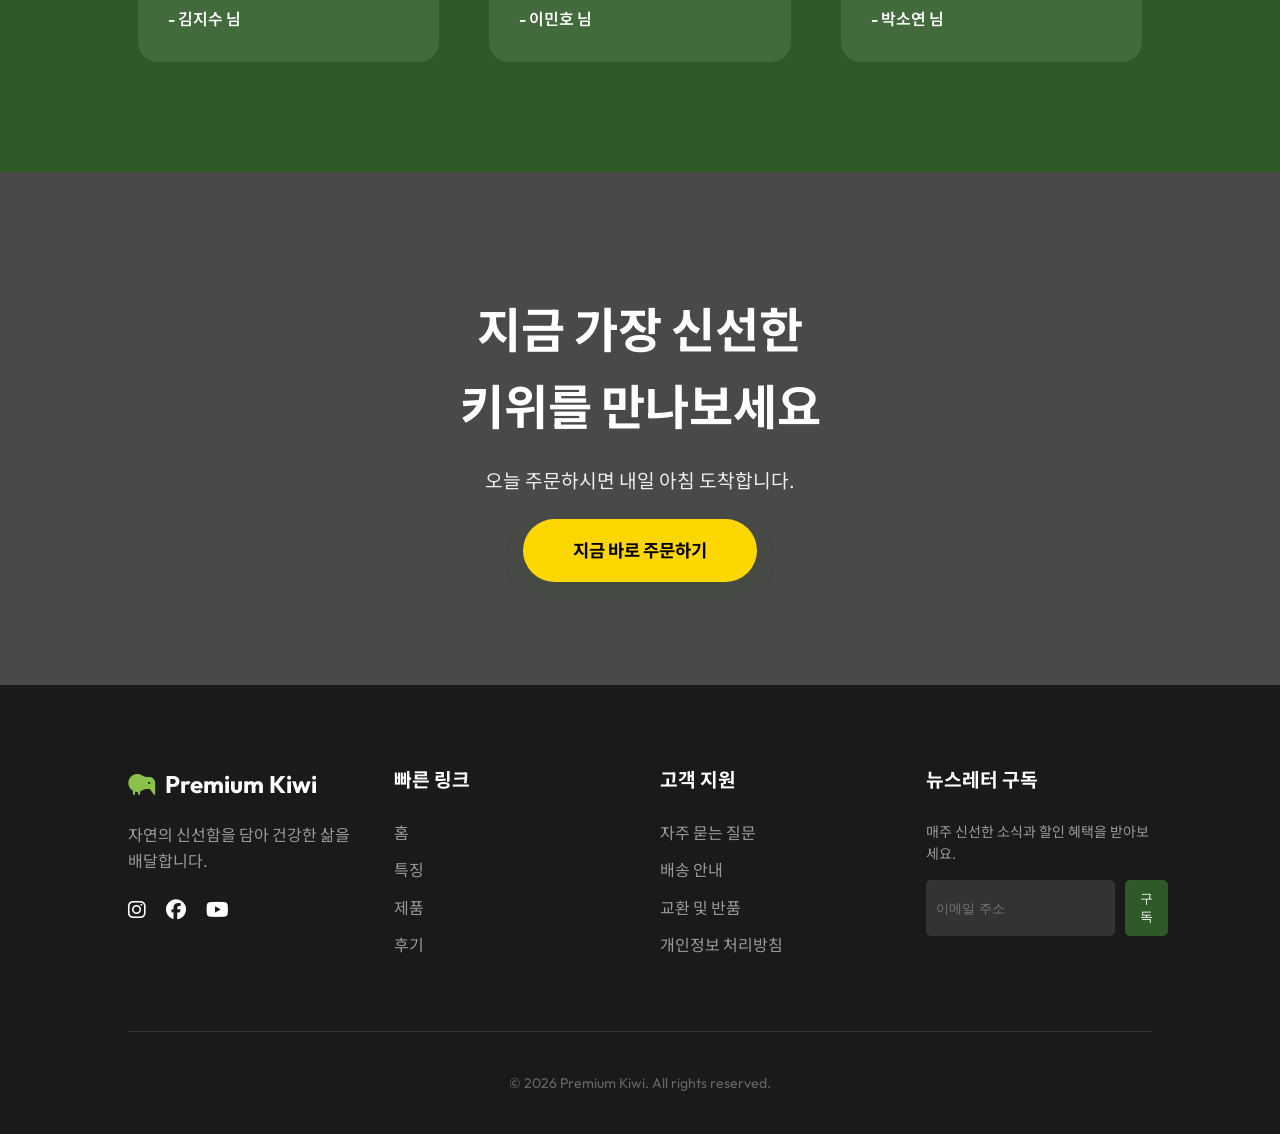
==== commit e953a5b5: "Add files via upload" ====
--- a/index.html
+++ b/index.html
@@ -1,277 +1,716 @@
 <!DOCTYPE html>
-<html lang="ko" class="scroll-smooth">
+<html lang="ko">
 <head>
     <meta charset="UTF-8">
     <meta name="viewport" content="width=device-width, initial-scale=1.0">
-    <title>K-POP: The Global Phenomenon</title>
-    <meta name="description" content="K-POP의 역사, 주요 아티스트, 그리고 전 세계적인 영향력을 소개하는 프리미엄 웹페이지입니다.">
+    <title>프리미엄 키위 - 자연이 선사하는 가장 달콤한 비밀</title>
+    <meta name="description" content="신선하고 영양 가득한 프리미엄 그린 키위와 골드 키위를 만나보세요. 농장에서 갓 수확한 신선함을 집앞까지 배송해드립니다.">
     
-    <script src="https://cdn.tailwindcss.com"></script>
+    <!-- Google Fonts -->
+    <link rel="preconnect" href="https://fonts.googleapis.com">
+    <link rel="preconnect" href="https://fonts.gstatic.com" crossorigin>
+    <link href="https://fonts.googleapis.com/css2?family=Outfit:wght@300;400;600;700&family=Noto+Sans+KR:wght@300;400;700&display=swap" rel="stylesheet">
+    
+    <!-- Font Awesome for Icons -->
+    <link rel="stylesheet" href="https://cdnjs.cloudflare.com/ajax/libs/font-awesome/6.4.0/css/all.min.css">
+
+    <style>
+        :root {
+            --kiwi-green: #2D5A27;
+            --kiwi-light: #8BC34A;
+            --kiwi-gold: #FFD700;
+            --kiwi-brown: #795548;
+            --white: #ffffff;
+            --bg-light: #f4f7f2;
+            --text-dark: #1a1a1a;
+            --text-muted: #666666;
+            --transition: all 0.3s cubic-bezier(0.4, 0, 0.2, 1);
+            --shadow: 0 10px 30px rgba(0, 0, 0, 0.05);
+        }
+
+        * {
+            margin: 0;
+            padding: 0;
+            box-sizing: border-box;
+        }
+
+        html {
+            scroll-behavior: smooth;
+        }
+
+        body {
+            font-family: 'Outfit', 'Noto Sans KR', sans-serif;
+            background-color: var(--bg-light);
+            color: var(--text-dark);
+            line-height: 1.6;
+            overflow-x: hidden;
+        }
+
+        /* Navigation */
+        header {
+            position: fixed;
+            top: 0;
+            width: 100%;
+            padding: 20px 10%;
+            display: flex;
+            justify-content: space-between;
+            align-items: center;
+            z-index: 1000;
+            transition: var(--transition);
+            backdrop-filter: blur(10px);
+            background: rgba(255, 255, 255, 0.8);
+        }
+
+        header.scrolled {
+            padding: 15px 10%;
+            background: rgba(255, 255, 255, 0.95);
+            box-shadow: 0 2px 20px rgba(0, 0, 0, 0.1);
+        }
+
+        .logo {
+            font-size: 24px;
+            font-weight: 700;
+            color: var(--kiwi-green);
+            display: flex;
+            align-items: center;
+            gap: 10px;
+            text-decoration: none;
+            flex-shrink: 0;
+        }
+
+        .logo i {
+            color: var(--kiwi-light);
+        }
+
+        .nav-container {
+            display: flex;
+            align-items: center;
+            gap: 40px;
+        }
+
+        nav ul {
+            display: flex;
+            list-style: none;
+            gap: 30px;
+        }
+
+        nav ul li a {
+            text-decoration: none;
+            color: var(--text-dark);
+            font-weight: 500;
+            transition: var(--transition);
+            font-size: 16px;
+        }
+
+        nav ul li a:hover {
+            color: var(--kiwi-green);
+        }
+
+        .header-btns {
+            display: flex;
+            align-items: center;
+            gap: 20px;
+        }
+
+        .lang-switch {
+            text-decoration: none;
+            color: var(--text-muted);
+            font-weight: 600;
+            font-size: 14px;
+            transition: var(--transition);
+            border: 1px solid #ddd;
+            padding: 5px 12px;
+            border-radius: 20px;
+        }
+
+        .lang-switch:hover {
+            border-color: var(--kiwi-green);
+            color: var(--kiwi-green);
+        }
+
+        .menu-toggle {
+            display: none;
+            font-size: 24px;
+            cursor: pointer;
+            color: var(--text-dark);
+        }
+
+        .cta-nav {
+            background: var(--kiwi-green);
+            color: var(--white);
+            padding: 10px 25px;
+            border-radius: 50px;
+            text-decoration: none;
+            font-weight: 600;
+            transition: var(--transition);
+        }
+
+        .cta-nav:hover {
+            background: var(--kiwi-light);
+            transform: translateY(-2px);
+        }
+
+        /* Hero Section */
+        .hero {
+            height: 100vh;
+            min-height: 700px;
+            display: flex;
+            align-items: center;
+            position: relative;
+            overflow: hidden;
+        }
+
+        .hero-content {
+            flex: 1;
+            z-index: 2;
+        }
+
+        .hero-tag {
+            background: rgba(139, 195, 74, 0.1);
+            color: var(--kiwi-green);
+            padding: 5px 15px;
+            border-radius: 20px;
+            font-size: 14px;
+            font-weight: 600;
+            display: inline-block;
+            margin-bottom: 20px;
+        }
+
+        .hero h1 {
+            font-size: 4rem;
+            line-height: 1.1;
+            margin-bottom: 20px;
+            color: var(--text-dark);
+        }
+
+        .hero h1 span {
+            color: var(--kiwi-green);
+        }
+
+        .hero p {
+            font-size: 1.2rem;
+            color: var(--text-muted);
+            margin-bottom: 40px;
+            max-width: 500px;
+        }
+
+        .hero-btns {
+            display: flex;
+            gap: 20px;
+        }
+
+        .btn-primary {
+            background: var(--kiwi-green);
+            color: var(--white);
+            padding: 15px 35px;
+            border-radius: 50px;
+            text-decoration: none;
+            font-weight: 700;
+            font-size: 1.1rem;
+            transition: var(--transition);
+            box-shadow: 0 10px 20px rgba(45, 90, 39, 0.2);
+        }
+
+        .btn-primary:hover {
+            background: var(--kiwi-light);
+            transform: translateY(-3px);
+            box-shadow: 0 15px 25px rgba(139, 195, 74, 0.3);
+        }
+
+        .btn-secondary {
+            border: 2px solid var(--kiwi-green);
+            color: var(--kiwi-green);
+            padding: 15px 35px;
+            border-radius: 50px;
+            text-decoration: none;
+            font-weight: 700;
+            font-size: 1.1rem;
+            transition: var(--transition);
+        }
+
+        .btn-secondary:hover {
+            background: rgba(45, 90, 39, 0.05);
+        }
+
+        .hero-image {
+            flex: 1;
+            position: relative;
+            z-index: 1;
+            display: flex;
+            justify-content: center;
+        }
+
+        .hero-image img {
+            width: 120%;
+            max-width: 800px;
+            border-radius: 30px;
+            box-shadow: 20px 20px 60px rgba(0,0,0,0.1);
+            animation: float 6s ease-in-out infinite;
+        }
+
+        @keyframes float {
+            0%, 100% { transform: translateY(0); }
+            50% { transform: translateY(-20px); }
+        }
+
+        /* Features Section */
+        .section {
+            padding: 100px 10%;
+        }
+
+        .section-title {
+            text-align: center;
+            margin-bottom: 60px;
+        }
+
+        .section-title h2 {
+            font-size: 2.5rem;
+            margin-bottom: 15px;
+        }
+
+        .section-title p {
+            color: var(--text-muted);
+            font-size: 1.1rem;
+        }
+
+        .features-grid {
+            display: grid;
+            grid-template-columns: repeat(auto-fit, minmax(250px, 1fr));
+            gap: 30px;
+        }
+
+        .feature-card {
+            background: var(--white);
+            padding: 40px;
+            border-radius: 20px;
+            text-align: center;
+            transition: var(--transition);
+            box-shadow: var(--shadow);
+        }
+
+        .feature-card:hover {
+            transform: translateY(-10px);
+            box-shadow: 0 20px 40px rgba(0,0,0,0.08);
+        }
+
+        .feature-icon {
+            font-size: 40px;
+            color: var(--kiwi-green);
+            margin-bottom: 20px;
+        }
+
+        .feature-card h3 {
+            margin-bottom: 15px;
+            font-size: 1.5rem;
+        }
+
+        /* Products Section */
+        .products-grid {
+            display: grid;
+            grid-template-columns: repeat(auto-fit, minmax(300px, 1fr));
+            gap: 40px;
+        }
+
+        .product-card {
+            background: var(--white);
+            border-radius: 30px;
+            overflow: hidden;
+            box-shadow: var(--shadow);
+            transition: var(--transition);
+            position: relative;
+        }
+
+        .product-card:hover {
+            transform: scale(1.02);
+        }
+
+        .product-img {
+            height: 300px;
+            background: #eee;
+            position: relative;
+        }
+
+        .product-img i {
+            position: absolute;
+            top: 50%;
+            left: 50%;
+            transform: translate(-50%, -50%);
+            font-size: 100px;
+            color: rgba(0,0,0,0.1);
+        }
+
+        .product-info {
+            padding: 30px;
+        }
+
+        .product-badge {
+            position: absolute;
+            top: 20px;
+            right: 20px;
+            background: var(--kiwi-gold);
+            padding: 5px 15px;
+            border-radius: 20px;
+            font-weight: 700;
+            font-size: 12px;
+        }
+
+        .product-price {
+            font-size: 1.5rem;
+            font-weight: 700;
+            color: var(--kiwi-green);
+            margin: 10px 0;
+        }
+
+        /* Testimonials */
+        .testimonials {
+            background: var(--kiwi-green);
+            color: var(--white);
+        }
+
+        .testimonial-card {
+            background: rgba(255, 255, 255, 0.1);
+            backdrop-filter: blur(5px);
+            padding: 30px;
+            border-radius: 20px;
+            margin: 10px;
+        }
+
+        .stars {
+            color: var(--kiwi-gold);
+            margin-bottom: 15px;
+        }
+
+        /* CTA Section */
+        .cta-section {
+            text-align: center;
+            background: linear-gradient(rgba(0,0,0,0.7), rgba(0,0,0,0.7)), url('https://images.unsplash.com/photo-1610444391696-60d70928e469?q=80&w=2000&auto=format&fit=crop') center/cover;
+            color: var(--white);
+            padding: 120px 10%;
+        }
+
+        .cta-section h2 {
+            font-size: 3rem;
+            margin-bottom: 20px;
+        }
+
+        /* Footer */
+        footer {
+            padding: 80px 10% 40px;
+            background: #1a1a1a;
+            color: var(--white);
+        }
+
+        .footer-grid {
+            display: grid;
+            grid-template-columns: repeat(auto-fit, minmax(200px, 1fr));
+            gap: 40px;
+            margin-bottom: 60px;
+        }
+
+        .footer-col h4 {
+            margin-bottom: 25px;
+            font-size: 1.2rem;
+        }
+
+        .footer-col ul {
+            list-style: none;
+        }
+
+        .footer-col ul li {
+            margin-bottom: 12px;
+        }
+
+        .footer-col ul li a {
+            color: #999;
+            text-decoration: none;
+            transition: var(--transition);
+        }
+
+        .footer-col ul li a:hover {
+            color: var(--kiwi-light);
+        }
+
+        .social-links {
+            display: flex;
+            gap: 20px;
+        }
+
+        .social-links a {
+            color: var(--white);
+            font-size: 20px;
+            transition: var(--transition);
+        }
+
+        .footer-bottom {
+            padding-top: 40px;
+            border-top: 1px solid #333;
+            text-align: center;
+            color: #666;
+            font-size: 14px;
+        }
+
+        /* Responsive */
+        @media (max-width: 1024px) {
+            .hero h1 { font-size: 3.5rem; }
+            .section { padding: 80px 5%; }
+            header { padding: 15px 5%; }
+        }
+
+        @media (max-width: 768px) {
+            .menu-toggle { display: block; }
+            nav {
+                position: fixed;
+                top: 0;
+                right: -100%;
+                width: 70%;
+                height: 100vh;
+                background: white;
+                box-shadow: -10px 0 30px rgba(0,0,0,0.1);
+                transition: 0.4s ease;
+                padding: 100px 40px;
+                z-index: 999;
+            }
+            nav.active { right: 0; }
+            nav ul { flex-direction: column; gap: 20px; }
+            nav ul li a { font-size: 20px; }
+            
+            .hero { text-align: center; }
+            .hero h1 { font-size: 2.8rem; }
+            .hero-btns { justify-content: center; flex-direction: column; }
+            .hero-tag { margin-bottom: 15px; }
+            
+            .products-grid { grid-template-columns: 1fr; }
+            .features-grid { grid-template-columns: 1fr; }
+            
+            .footer-grid { grid-template-columns: 1fr; }
+        }
+    </style>
+</head>
+<body>
+
+    <header id="header">
+        <a href="#" class="logo">
+            <i class="fas fa-kiwi-bird"></i> Premium Kiwi
+        </a>
+        <div class="nav-container">
+            <nav id="nav">
+                <ul>
+                    <li><a href="#home">홈페이지</a></li>
+                    <li><a href="#products">제품</a></li>
+                    <li><a href="#features">스토리</a></li>
+                    <li><a href="#footer">문의</a></li>
+                </ul>
+            </nav>
+            <div class="header-btns">
+                <a href="index_en.html" class="lang-switch">EN</a>
+                <a href="#products" class="cta-nav">구매하기</a>
+                <div class="menu-toggle" id="menu-toggle">
+                    <i class="fas fa-bars"></i>
+                </div>
+            </div>
+        </div>
+    </header>
+
+    <section class="hero" id="home" style="background: url('/Users/proudchris/.gemini/antigravity/brain/90f94d1d-8632-402b-ac03-39e29abd396f/healthy_pleasure_hero_banner_v2_1777102756460.png') center/cover; padding: 0;">
+        <div style="width: 100%; height: 100%; background: rgba(0,0,0,0.4); display: flex; align-items: center; padding: 0 10%;">
+            <div class="hero-content" style="color: white;">
+                <span class="hero-tag" style="background: rgba(255,255,255,0.2); color: white; border: 1px solid rgba(255,255,255,0.3);">#HealthyPleasure #갓생루틴</span>
+                <h1 style="color: white; text-shadow: 0 2px 10px rgba(0,0,0,0.3);">Healthy Pleasure:<br><span>당신의 일상을 깨우는</span><br>상큼한 루틴</h1>
+                <p style="color: rgba(255,255,255,0.9); font-weight: 500;">MZ세대가 열광하는 '헬시플레저'.<br>이제 건강함도 힙하고 맛있게 즐기세요. 뉴질랜드의 햇살을 머금은 프리미엄 키위가 당신의 하루를 바꿉니다.</p>
+                <div class="hero-btns">
+                    <a href="#products" class="btn-primary" style="background: var(--kiwi-light);">지금 바로 시작하기</a>
+                    <a href="#features" class="btn-secondary" style="border-color: white; color: white;">자세히 보기</a>
+                </div>
+            </div>
+        </div>
+    </section>
+
+    <section class="section" id="features">
+        <div class="section-title">
+            <h2>왜 프리미엄 키위인가요?</h2>
+            <p>단순한 과일을 넘어선 건강한 라이프스타일을 제안합니다.</p>
+        </div>
+        <div class="features-grid">
+            <div class="feature-card">
+                <i class="fas fa-bolt feature-icon"></i>
+                <h3>에너지 충전</h3>
+                <p>비타민 C가 오렌지보다 풍부하여 하루의 활력을 책임집니다.</p>
+            </div>
+            <div class="feature-card">
+                <i class="fas fa-leaf feature-icon"></i>
+                <h3>100% 유기농</h3>
+                <p>화학 비료 없이 자연 그대로의 방식으로 건강하게 재배했습니다.</p>
+            </div>
+            <div class="feature-card">
+                <i class="fas fa-truck-fast feature-icon"></i>
+                <h3>산지 직송</h3>
+                <p>수확 후 24시간 이내에 배송을 시작하여 신선함을 보장합니다.</p>
+            </div>
+            <div class="feature-card">
+                <i class="fas fa-heart feature-icon"></i>
+                <h3>장 건강 개선</h3>
+                <p>천연 소화 효소인 액티니딘이 함유되어 소화를 돕습니다.</p>
+            </div>
+        </div>
+    </section>
+
+    <section class="section" id="products" style="background: #fff;">
+        <div class="section-title">
+            <h2>우리의 제품</h2>
+            <p>가장 맛있는 순간에 수확한 키위들을 만나보세요.</p>
+        </div>
+        <div class="products-grid">
+            <div class="product-card">
+                <div class="product-badge">BEST</div>
+                <div class="product-img">
+                    <img src="/Users/proudchris/.gemini/antigravity/brain/90f94d1d-8632-402b-ac03-39e29abd396f/classic_green_kiwi_macro_1777102701287.png" alt="Classic Green Kiwi" style="width: 100%; height: 100%; object-fit: cover;">
+                </div>
+                <div class="product-info">
+                    <h3>클래식 그린 키위 (1kg)</h3>
+                    <p style="margin-bottom: 10px;">식이섬유가 풍부해 장 건강에 탁월하며, 깔끔하고 상큼한 산미가 일품입니다. 아침 요거트 토핑이나 샐러드에 완벽하게 어울립니다.</p>
+                    <div class="product-price">₩12,900</div>
+                    <a href="#" class="btn-primary" style="display: block; text-align: center; margin-top: 20px; padding: 10px;">장바구니 담기</a>
+                </div>
+            </div>
+            <div class="product-card">
+                <div class="product-badge">PREMIUM</div>
+                <div class="product-img">
+                    <img src="/Users/proudchris/.gemini/antigravity/brain/90f94d1d-8632-402b-ac03-39e29abd396f/sungold_kiwi_macro_v3_1777102782040.png" alt="Premium SunGold Kiwi" style="width: 100%; height: 100%; object-fit: cover;">
+                </div>
+                <div class="product-info">
+                    <h3>프리미엄 썬골드 키위 (1kg)</h3>
+                    <p style="margin-bottom: 10px;">비타민 C 하루 권장량의 3배 이상을 한 알에! 꿀처럼 진한 달콤함과 부드러운 과육으로 남녀노소 누구나 사랑하는 맛입니다.</p>
+                    <div class="product-price">₩15,900</div>
+                    <a href="#" class="btn-primary" style="display: block; text-align: center; margin-top: 20px; padding: 10px;">장바구니 담기</a>
+                </div>
+            </div>
+            <div class="product-card">
+                <div class="product-badge">GIFT SET</div>
+                <div class="product-img">
+                    <img src="/Users/proudchris/.gemini/antigravity/brain/90f94d1d-8632-402b-ac03-39e29abd396f/hero_kiwi_fruit_1777102254102.png" alt="Kiwi Mix Gift Set" style="width: 100%; height: 100%; object-fit: cover;">
+                </div>
+                <div class="product-info">
+                    <h3>키위 믹스 프리미엄 세트 (3kg)</h3>
+                    <p style="margin-bottom: 10px;">소중한 분들께 전하는 가장 건강한 선물. 최상급 그린과 골드 키위만을 엄선하여 정성스러운 패키지에 담았습니다.</p>
+                    <div class="product-price">₩39,900</div>
+                    <a href="#" class="btn-primary" style="display: block; text-align: center; margin-top: 20px; padding: 10px;">장바구니 담기</a>
+                </div>
+            </div>
+        </div>
+    </section>
+
+    <section class="section testimonials" id="reviews">
+        <div class="section-title">
+            <h2 style="color: #fff;">실제 구매 고객 후기</h2>
+            <p style="color: rgba(255,255,255,0.8);">98%의 고객이 만족한 프리미엄 품질</p>
+        </div>
+        <div class="features-grid">
+            <div class="testimonial-card">
+                <div class="stars">
+                    <i class="fas fa-star"></i><i class="fas fa-star"></i><i class="fas fa-star"></i><i class="fas fa-star"></i><i class="fas fa-star"></i>
+                </div>
+                <p>"정말 이렇게 달콤한 골드 키위는 처음이에요. 아이들도 너무 좋아해서 매주 주문하고 있습니다."</p>
+                <div style="margin-top: 20px; font-weight: 600;">- 김지수 님</div>
+            </div>
+            <div class="testimonial-card">
+                <div class="stars">
+                    <i class="fas fa-star"></i><i class="fas fa-star"></i><i class="fas fa-star"></i><i class="fas fa-star"></i><i class="fas fa-star"></i>
+                </div>
+                <p>"배송이 정말 빨라요. 어제 주문했는데 오늘 아침에 도착해서 깜짝 놀랐습니다. 신선함이 느껴져요."</p>
+                <div style="margin-top: 20px; font-weight: 600;">- 이민호 님</div>
+            </div>
+            <div class="testimonial-card">
+                <div class="stars">
+                    <i class="fas fa-star"></i><i class="fas fa-star"></i><i class="fas fa-star"></i><i class="fas fa-star"></i><i class="fas fa-star-half-alt"></i>
+                </div>
+                <p>"과즙이 정말 풍부합니다. 아침마다 스무디로 갈아 마시는데 건강해지는 기분이에요."</p>
+                <div style="margin-top: 20px; font-weight: 600;">- 박소연 님</div>
+            </div>
+        </div>
+    </section>
+
+    <section class="cta-section">
+        <h2>지금 가장 신선한<br>키위를 만나보세요</h2>
+        <p style="font-size: 1.2rem; margin-bottom: 40px; opacity: 0.9;">오늘 주문하시면 내일 아침 도착합니다.</p>
+        <a href="#products" class="btn-primary" style="background: var(--kiwi-gold); color: #000; padding: 20px 50px;">지금 바로 주문하기</a>
+    </section>
+
+    <footer>
+        <div class="footer-grid">
+            <div class="footer-col">
+                <a href="#" class="logo" style="color: #fff; margin-bottom: 20px;">
+                    <i class="fas fa-kiwi-bird" style="color: var(--kiwi-light);"></i> Premium Kiwi
+                </a>
+                <p style="color: #999; margin-bottom: 20px;">자연의 신선함을 담아 건강한 삶을 배달합니다.</p>
+                <div class="social-links">
+                    <a href="#"><i class="fab fa-instagram"></i></a>
+                    <a href="#"><i class="fab fa-facebook"></i></a>
+                    <a href="#"><i class="fab fa-youtube"></i></a>
+                </div>
+            </div>
+            <div class="footer-col">
+                <h4>빠른 링크</h4>
+                <ul>
+                    <li><a href="#home">홈</a></li>
+                    <li><a href="#features">특징</a></li>
+                    <li><a href="#products">제품</a></li>
+                    <li><a href="#reviews">후기</a></li>
+                </ul>
+            </div>
+            <div class="footer-col">
+                <h4>고객 지원</h4>
+                <ul>
+                    <li><a href="#">자주 묻는 질문</a></li>
+                    <li><a href="#">배송 안내</a></li>
+                    <li><a href="#">교환 및 반품</a></li>
+                    <li><a href="#">개인정보 처리방침</a></li>
+                </ul>
+            </div>
+            <div class="footer-col">
+                <h4>뉴스레터 구독</h4>
+                <p style="color: #999; margin-bottom: 15px; font-size: 14px;">매주 신선한 소식과 할인 혜택을 받아보세요.</p>
+                <div style="display: flex; gap: 10px;">
+                    <input type="email" placeholder="이메일 주소" style="flex: 1; padding: 10px; border-radius: 5px; border: none; background: #333; color: #fff;">
+                    <button style="background: var(--kiwi-green); color: #fff; border: none; padding: 10px 15px; border-radius: 5px; cursor: pointer;">구독</button>
+                </div>
+            </div>
+        </div>
+        <div class="footer-bottom">
+            &copy; 2026 Premium Kiwi. All rights reserved.
+        </div>
+    </footer>
+
     <script>
-        tailwind.config = {
-            theme: {
-                extend: {
-                    colors: {
-                        primary: '#0066ff',
-                        secondary: '#00d4ff',
-                        accent: '#ff007a',
-                        dark: '#0f172a',
-                        glass: 'rgba(255, 255, 255, 0.4)',
-                    },
-                    fontFamily: {
-                        outfit: ['Outfit', 'sans-serif'],
-                    },
-                }
+        // Scroll header effect
+        window.addEventListener('scroll', function() {
+            const header = document.getElementById('header');
+            if (window.scrollY > 50) {
+                header.classList.add('scrolled');
+            } else {
+                header.classList.remove('scrolled');
             }
-        }
+        });
+
+        // Mobile Menu Toggle
+        const menuToggle = document.getElementById('menu-toggle');
+        const nav = document.getElementById('nav');
+
+        menuToggle.addEventListener('click', () => {
+            nav.classList.toggle('active');
+            const icon = menuToggle.querySelector('i');
+            icon.classList.toggle('fa-bars');
+            icon.classList.toggle('fa-times');
+        });
+
+        // Close menu when clicking a link
+        document.querySelectorAll('nav ul li a').forEach(link => {
+            link.addEventListener('click', () => {
+                nav.classList.remove('active');
+                const icon = menuToggle.querySelector('i');
+                icon.classList.add('fa-bars');
+                icon.classList.remove('fa-times');
+            });
+        });
     </script>
-    <link rel="stylesheet" href="style.css">
-</head>
-<body class="bg-slate-50 text-slate-900 font-outfit overflow-x-hidden selection:bg-primary/20 selection:text-primary">
-    
-    <div class="fixed inset-0 -z-50 overflow-hidden pointer-events-none bg-[radial-gradient(circle_at_top_right,_var(--tw-gradient-stops))] from-blue-100 via-white to-pink-50">
-        <div class="absolute -top-[10%] -left-[10%] w-[50%] h-[50%] bg-blue-400/30 rounded-full blur-[120px] animate-blob"></div>
-        <div class="absolute top-[30%] -right-[10%] w-[45%] h-[45%] bg-pink-400/30 rounded-full blur-[120px] animate-blob" style="animation-delay: -5s;"></div>
-        <div class="absolute -bottom-[10%] left-[10%] w-[40%] h-[40%] bg-cyan-400/30 rounded-full blur-[120px] animate-blob" style="animation-delay: -10s;"></div>
-        <div class="absolute top-[60%] left-[40%] w-[35%] h-[35%] bg-purple-400/20 rounded-full blur-[120px] animate-blob" style="animation-delay: -7s;"></div>
-    </div>
-
-    <nav id="navbar" class="fixed top-0 left-0 w-full z-50 transition-all duration-500 px-6 py-8 md:px-16">
-        <div class="max-w-7xl mx-auto flex justify-between items-center">
-            <a href="#" class="text-2xl font-black tracking-tighter uppercase flex items-center gap-3">
-                <img src="https://upload.wikimedia.org/wikipedia/commons/0/09/Flag_of_South_Korea.svg" alt="South Korea Flag" class="w-8 h-auto shadow-sm">
-                K-<span class="text-primary">POP</span>
-            </a>
-            <div class="hidden md:flex gap-10">
-                <a href="#about" class="text-sm font-bold uppercase tracking-widest hover:text-primary transition-colors relative group">
-                    About
-                    <span class="absolute -bottom-1 left-0 w-0 h-0.5 bg-primary transition-all duration-300 group-hover:w-full"></span>
-                </a>
-                <a href="#history" class="text-sm font-bold uppercase tracking-widest hover:text-primary transition-colors relative group">
-                    History
-                    <span class="absolute -bottom-1 left-0 w-0 h-0.5 bg-primary transition-all duration-300 group-hover:w-full"></span>
-                </a>
-                <a href="#training" class="text-sm font-bold uppercase tracking-widest hover:text-primary transition-colors relative group">
-                    Training
-                    <span class="absolute -bottom-1 left-0 w-0 h-0.5 bg-primary transition-all duration-300 group-hover:w-full"></span>
-                </a>
-                <a href="#artists" class="text-sm font-bold uppercase tracking-widest hover:text-primary transition-colors relative group">
-                    Artists
-                    <span class="absolute -bottom-1 left-0 w-0 h-0.5 bg-primary transition-all duration-300 group-hover:w-full"></span>
-                </a>
-                <a href="#impact" class="text-sm font-bold uppercase tracking-widest hover:text-primary transition-colors relative group">
-                    Impact
-                    <span class="absolute -bottom-1 left-0 w-0 h-0.5 bg-primary transition-all duration-300 group-hover:w-full"></span>
-                </a>
-            </div>
-            <button class="md:hidden text-slate-900">
-                <svg xmlns="http://www.w3.org/2000/svg" class="h-6 w-6" fill="none" viewBox="0 0 24 24" stroke="currentColor">
-                    <path stroke-linecap="round" stroke-linejoin="round" stroke-width="2" d="M4 6h16M4 12h16m-7 6h7" />
-                </svg>
-            </button>
-        </div>
-    </nav>
-
-    <header class="relative h-screen flex items-center justify-center overflow-hidden">
-        <img src="hero.png" alt="K-POP Concert" class="absolute inset-0 w-full h-full object-cover brightness-[0.7] saturate-[1.2] scale-105">
-        <div class="absolute inset-0 bg-white/20"></div>
-        
-        <div class="relative z-10 text-center px-8 py-16 max-w-4xl bg-white/40 backdrop-blur-3xl border border-white/60 rounded-[3rem] shadow-[0_32px_64px_-16px_rgba(0,0,0,0.1)] reveal">
-            <div class="mb-6 flex justify-center">
-                <img src="https://upload.wikimedia.org/wikipedia/commons/0/09/Flag_of_South_Korea.svg" alt="Korea" class="w-16 h-auto opacity-80">
-            </div>
-            <h1 class="text-5xl md:text-8xl font-black tracking-tighter leading-none mb-6 uppercase bg-gradient-to-br from-slate-900 via-primary to-secondary bg-clip-text text-transparent">
-                K-POP<br>REDEFINED
-            </h1>
-            <p class="text-lg md:text-xl text-slate-800 mb-10 max-w-2xl mx-auto font-medium leading-relaxed">
-                대한민국에서 시작되어 전 세계를 뒤흔든 폭발적인 에너지를 지금 경험하세요. 음악 그 이상의 감동을 선사합니다.
-            </p>
-            <div class="flex flex-col md:flex-row gap-4 justify-center items-center">
-                <a href="#about" class="px-10 py-4 bg-primary text-white font-bold rounded-full shadow-xl shadow-primary/30 hover:shadow-primary/50 hover:-translate-y-1 transition-all duration-300">
-                    자세히 알아보기
-                </a>
-                <a href="#artists" class="px-10 py-4 bg-white/60 backdrop-blur-md border border-white text-slate-900 font-bold rounded-full hover:bg-white/80 transition-all duration-300">
-                    아티스트 보기
-                </a>
-            </div>
-        </div>
-    </header>
-
-    <section id="about" class="py-24 md:py-40 px-6 reveal">
-        <div class="max-w-6xl mx-auto grid md:grid-cols-2 gap-16 items-center">
-            <div class="relative">
-                <div class="relative bg-white/50 backdrop-blur-[40px] border border-white/80 p-8 md:p-12 rounded-[2.5rem] shadow-2xl overflow-hidden">
-                    <div class="absolute -top-10 -right-10 w-40 h-40 bg-primary/10 rounded-full blur-3xl"></div>
-                    <h2 class="text-3xl md:text-5xl font-black mb-6 tracking-tight text-slate-900">What is <span class="text-primary italic">K-POP?</span></h2>
-                    <p class="text-slate-700 leading-relaxed text-lg mb-6 font-medium">
-                        K-POP(Korean Pop)은 정교한 퍼포먼스, 최첨단 패션, 그리고 전 세계적인 팬덤 문화가 결합된 종합 예술입니다.
-                    </p>
-                    <p class="text-slate-700 leading-relaxed text-lg font-medium">
-                        대한민국의 열정과 창의성이 빚어낸 이 흐름은 이제 전 세계 대중문화의 중심이 되었습니다.
-                    </p>
-                </div>
-            </div>
-            <div class="space-y-8">
-                <div class="flex gap-6 items-start p-6 bg-white/30 backdrop-blur-2xl border border-white/50 rounded-3xl transition-transform hover:scale-105">
-                    <div class="w-12 h-12 rounded-2xl bg-primary/20 flex items-center justify-center shrink-0 border border-primary/30">
-                        <svg xmlns="http://www.w3.org/2000/svg" class="h-6 w-6 text-primary" fill="none" viewBox="0 0 24 24" stroke="currentColor">
-                            <path stroke-linecap="round" stroke-linejoin="round" stroke-width="2" d="M9 19V6l12-3v13M9 19c0 1.105-1.343 2-3 2s-3-.895-3-2 1.343-2 3-2 3 .895 3 2zm12-3c0 1.105-1.343 2-3 2s-3-.895-3-2 1.343-2 3-2 3 .895 3 2zM9 10l12-3" />
-                        </svg>
-                    </div>
-                    <div>
-                        <h3 class="text-xl font-black mb-1">Unique Sound</h3>
-                        <p class="text-slate-600 font-medium">동양적 멜로디와 서구적 사운드의 조화</p>
-                    </div>
-                </div>
-                <div class="flex gap-6 items-start p-6 bg-white/30 backdrop-blur-2xl border border-white/50 rounded-3xl transition-transform hover:scale-105">
-                    <div class="w-12 h-12 rounded-2xl bg-accent/20 flex items-center justify-center shrink-0 border border-accent/30">
-                        <svg xmlns="http://www.w3.org/2000/svg" class="h-6 w-6 text-accent" fill="none" viewBox="0 0 24 24" stroke="currentColor">
-                            <path stroke-linecap="round" stroke-linejoin="round" stroke-width="2" d="M15 10l4.553-2.276A1 1 0 0121 8.618v6.764a1 1 0 01-1.447.894L15 14M5 18h8a2 2 0 002-2V8a2 2 0 00-2-2H5a2 2 0 00-2 2v8a2 2 0 002 2z" />
-                        </svg>
-                    </div>
-                    <div>
-                        <h3 class="text-xl font-black mb-1">Visual Art</h3>
-                        <p class="text-slate-600 font-medium">화려한 퍼포먼스와 압도적 연출</p>
-                    </div>
-                </div>
-            </div>
-        </div>
-    </section>
-
-    <section id="history" class="py-24 px-6 reveal">
-        <div class="max-w-7xl mx-auto">
-            <h2 class="text-4xl md:text-6xl font-black tracking-tighter uppercase mb-16 text-center text-slate-900">K-POP <span class="text-primary italic">Generations</span></h2>
-            <div class="grid grid-cols-1 md:grid-cols-2 lg:grid-cols-4 gap-8">
-                <div class="bg-white/40 backdrop-blur-3xl border border-white/60 p-8 rounded-[2.5rem] shadow-xl hover:-translate-y-2 transition-all">
-                    <span class="text-primary font-black text-xl mb-4 block">1st Gen (1990s)</span>
-                    <h3 class="text-2xl font-black mb-4">The Pioneers</h3>
-                    <p class="text-slate-600 text-sm leading-relaxed">서태지와 아이들을 기점으로 시작된 현대적 아이돌의 탄생. H.O.T., S.E.S. 등이 활약하며 팬덤 문화의 기틀을 마련했습니다.</p>
-                </div>
-                <div class="bg-white/40 backdrop-blur-3xl border border-white/60 p-8 rounded-[2.5rem] shadow-xl hover:-translate-y-2 transition-all">
-                    <span class="text-primary font-black text-xl mb-4 block">2nd Gen (2000s)</span>
-                    <h3 class="text-2xl font-black mb-4">The Hallyu Wave</h3>
-                    <p class="text-slate-600 text-sm leading-relaxed">빅뱅, 소녀시대, 동방신기 등이 아시아 전역으로 진출하며 본격적인 한류 열풍을 일으킨 시기입니다.</p>
-                </div>
-                <div class="bg-white/40 backdrop-blur-3xl border border-white/60 p-8 rounded-[2.5rem] shadow-xl hover:-translate-y-2 transition-all">
-                    <span class="text-primary font-black text-xl mb-4 block">3rd Gen (2010s)</span>
-                    <h3 class="text-2xl font-black mb-4">Global Dominance</h3>
-                    <p class="text-slate-600 text-sm leading-relaxed">BTS, BLACKPINK, EXO 등이 SNS와 유튜브를 통해 전 세계 음악 시장의 주류로 우뚝 섰습니다.</p>
-                </div>
-                <div class="bg-white/40 backdrop-blur-3xl border border-white/60 p-8 rounded-[2.5rem] shadow-xl hover:-translate-y-2 transition-all">
-                    <span class="text-primary font-black text-xl mb-4 block">4th & 5th Gen (Current)</span>
-                    <h3 class="text-2xl font-black mb-4">New Paradigm</h3>
-                    <p class="text-slate-600 text-sm leading-relaxed">NewJeans, Stray Kids, aespa 등이 장르의 경계를 허물며 메타버스와 다양한 컨셉으로 혁신을 이어가고 있습니다.</p>
-                </div>
-            </div>
-        </div>
-    </section>
-
-    <section id="training" class="py-24 md:py-40 px-6 bg-white/10 backdrop-blur-sm reveal">
-        <div class="max-w-6xl mx-auto flex flex-col md:flex-row gap-16 items-center">
-            <div class="md:w-1/2">
-                <h2 class="text-4xl md:text-7xl font-black tracking-tighter uppercase mb-8 leading-none text-slate-900">The <span class="text-primary italic">Training</span> System</h2>
-                <div class="space-y-6">
-                    <div class="p-6 bg-white/40 backdrop-blur-3xl border border-white/80 rounded-3xl">
-                        <h3 class="text-xl font-black mb-2 text-primary">Pre-debut Period</h3>
-                        <p class="text-slate-700 font-medium text-sm">연습생들은 데뷔 전까지 수년간 보컬, 댄스, 외국어 등 체계적인 교육을 받으며 실력을 갈고닦습니다.</p>
-                    </div>
-                    <div class="p-6 bg-white/40 backdrop-blur-3xl border border-white/80 rounded-3xl">
-                        <h3 class="text-xl font-black mb-2 text-primary">All-rounder Skills</h3>
-                        <p class="text-slate-700 font-medium text-sm">단순한 가수를 넘어 퍼포먼스, 연기, 인성 교육까지 포함된 전방위적인 역량 강화를 목표로 합니다.</p>
-                    </div>
-                </div>
-            </div>
-            <div class="md:w-1/2 bg-white/20 backdrop-blur-3xl border border-white/40 p-12 rounded-[3rem] shadow-2xl">
-                <p class="text-slate-800 text-2xl font-bold leading-relaxed italic">
-                    "K-POP의 성공 뒤에는 정교하게 설계된 인재 육성 시스템이 있습니다. 이는 단순한 연습을 넘어 아티스트의 철학과 태도를 형성하는 과정입니다."
-                </p>
-                <div class="mt-8 flex items-center gap-4">
-                    <img src="https://upload.wikimedia.org/wikipedia/commons/0/09/Flag_of_South_Korea.svg" alt="Korea" class="w-10 h-auto">
-                    <span class="text-slate-500 font-black uppercase tracking-widest text-xs">Standard of Excellence</span>
-                </div>
-            </div>
-        </div>
-    </section>
-
-    <section id="artists" class="py-24 bg-white/10 backdrop-blur-md">
-        <div class="max-w-7xl mx-auto px-6">
-            <div class="text-center mb-20 reveal">
-                <h2 class="text-4xl md:text-6xl font-black tracking-tighter uppercase mb-6 text-slate-900">Iconic <span class="text-primary italic">Artists</span></h2>
-                <p class="text-slate-600 text-lg max-w-2xl mx-auto font-medium">전 세계를 사로잡은 대한민국 대표 아티스트.</p>
-            </div>
-            
-            <div class="grid grid-cols-1 md:grid-cols-3 gap-10">
-                <div class="group relative h-[550px] rounded-[3rem] overflow-hidden reveal shadow-xl border-4 border-white/40">
-                    <img src="bts.png" alt="BTS" class="absolute inset-0 w-full h-full object-cover transition-transform duration-700 group-hover:scale-110">
-                    <div class="absolute inset-0 bg-gradient-to-t from-white/90 via-white/10 to-transparent"></div>
-                    <div class="absolute bottom-0 left-0 w-full p-10 translate-y-6 group-hover:translate-y-0 transition-transform duration-500">
-                        <h3 class="text-4xl font-black mb-2 text-slate-900">BTS</h3>
-                        <p class="text-slate-700 font-bold opacity-0 group-hover:opacity-100 transition-opacity duration-500 leading-tight">
-                            21세기 팝 아이콘. 전 세계 차트를 휩쓸며 역사를 쓰는 글로벌 그룹.
-                        </p>
-                    </div>
-                </div>
-
-                <div class="group relative h-[550px] rounded-[3rem] overflow-hidden reveal shadow-xl border-4 border-white/40" style="transition-delay: 100ms;">
-                    <img src="blackpink.png" alt="BLACKPINK" class="absolute inset-0 w-full h-full object-cover transition-transform duration-700 group-hover:scale-110">
-                    <div class="absolute inset-0 bg-gradient-to-t from-white/90 via-white/10 to-transparent"></div>
-                    <div class="absolute bottom-0 left-0 w-full p-10 translate-y-6 group-hover:translate-y-0 transition-transform duration-500">
-                        <h3 class="text-4xl font-black mb-2 text-slate-900">BLACKPINK</h3>
-                        <p class="text-slate-700 font-bold opacity-0 group-hover:opacity-100 transition-opacity duration-500 leading-tight">
-                            걸그룹의 정점. 독보적인 음악과 패션으로 세계를 매료시킨 아이콘.
-                        </p>
-                    </div>
-                </div>
-
-                <div class="group relative h-[550px] rounded-[3rem] overflow-hidden reveal shadow-xl border-4 border-white/40" style="transition-delay: 200ms;">
-                    <img src="newjeans.png" alt="NewJeans" class="absolute inset-0 w-full h-full object-cover transition-transform duration-700 group-hover:scale-110">
-                    <div class="absolute inset-0 bg-gradient-to-t from-white/90 via-white/10 to-transparent"></div>
-                    <div class="absolute bottom-0 left-0 w-full p-10 translate-y-6 group-hover:translate-y-0 transition-transform duration-500">
-                        <h3 class="text-4xl font-black mb-2 text-slate-900">NewJeans</h3>
-                        <p class="text-slate-700 font-bold opacity-0 group-hover:opacity-100 transition-opacity duration-500 leading-tight">
-                            새로운 물결. 신선한 매력으로 전 세대를 사로잡은 글로벌 샛별.
-                        </p>
-                    </div>
-                </div>
-            </div>
-        </div>
-    </section>
-
-    <section id="impact" class="py-24 md:py-40 px-6 reveal">
-        <div class="max-w-7xl mx-auto">
-            <div class="bg-white/40 backdrop-blur-[50px] border border-white/80 p-12 md:p-20 rounded-[4rem] shadow-2xl flex flex-col lg:flex-row gap-16 items-center">
-                <div class="lg:w-1/2">
-                    <img src="https://upload.wikimedia.org/wikipedia/commons/0/09/Flag_of_South_Korea.svg" alt="Korea Flag" class="w-12 h-auto mb-8 opacity-60">
-                    <h2 class="text-4xl md:text-7xl font-black tracking-tighter uppercase mb-8 leading-none text-slate-900">Global<br><span class="text-primary italic">Impact</span></h2>
-                    <p class="text-slate-700 text-xl font-medium leading-relaxed">
-                        K-POP은 이제 경제, 문화, 사회 전반에 걸쳐 막강한 영향력을 발휘하고 있습니다. 대한민국을 넘어 전 인류의 문화적 자산이 되었습니다.
-                    </p>
-                </div>
-                <div class="lg:w-1/2 w-full grid grid-cols-1 sm:grid-cols-2 gap-8">
-                    <div class="bg-white/60 backdrop-blur-3xl border border-white p-10 rounded-[2.5rem] shadow-lg">
-                        <span class="text-5xl font-black text-primary block mb-2">100B+</span>
-                        <p class="text-slate-500 font-black uppercase tracking-wider text-xs">Annual Streams</p>
-                    </div>
-                    <div class="bg-white/60 backdrop-blur-3xl border border-white p-10 rounded-[2.5rem] shadow-lg">
-                        <span class="text-5xl font-black text-accent block mb-2">190+</span>
-                        <p class="text-slate-500 font-black uppercase tracking-wider text-xs">Exporting Countries</p>
-                    </div>
-                </div>
-            </div>
-        </div>
-    </section>
-
-    <footer class="py-20 border-t border-slate-200 px-6 bg-white/30 backdrop-blur-md">
-        <div class="max-w-7xl mx-auto text-center">
-            <a href="#" class="text-2xl font-black tracking-tighter uppercase mb-6 block flex justify-center items-center gap-2">
-                <img src="https://upload.wikimedia.org/wikipedia/commons/0/09/Flag_of_South_Korea.svg" alt="Korea" class="w-6 h-auto">
-                K-<span class="text-primary">POP</span>
-            </a>
-            <p class="text-slate-500 text-sm mb-8 font-medium">대한민국의 소리로 전 세계를 하나로.</p>
-            <p class="text-slate-400 text-xs tracking-widest uppercase">&copy; 2024 K-POP Insight. All rights reserved.</p>
-        </div>
-    </footer>
-
-    <script src="script.js"></script>
 </body>
 </html>
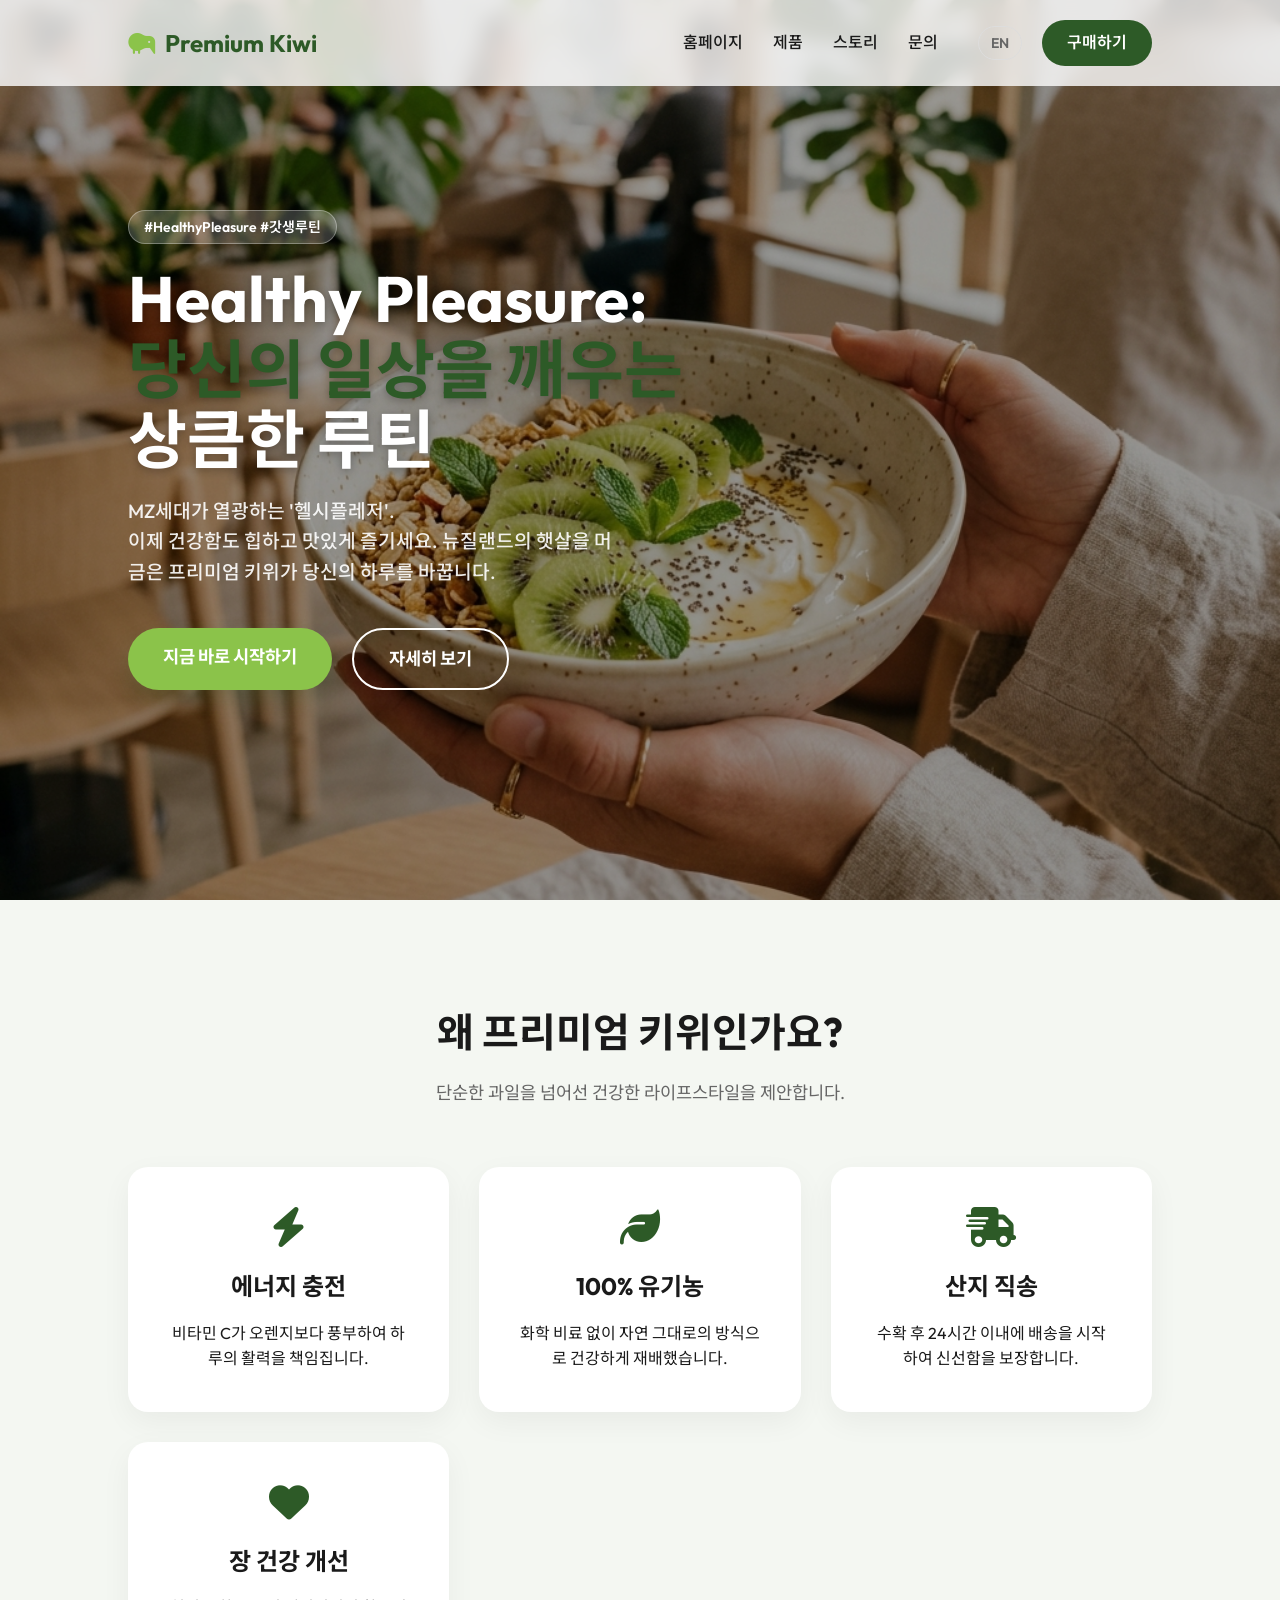
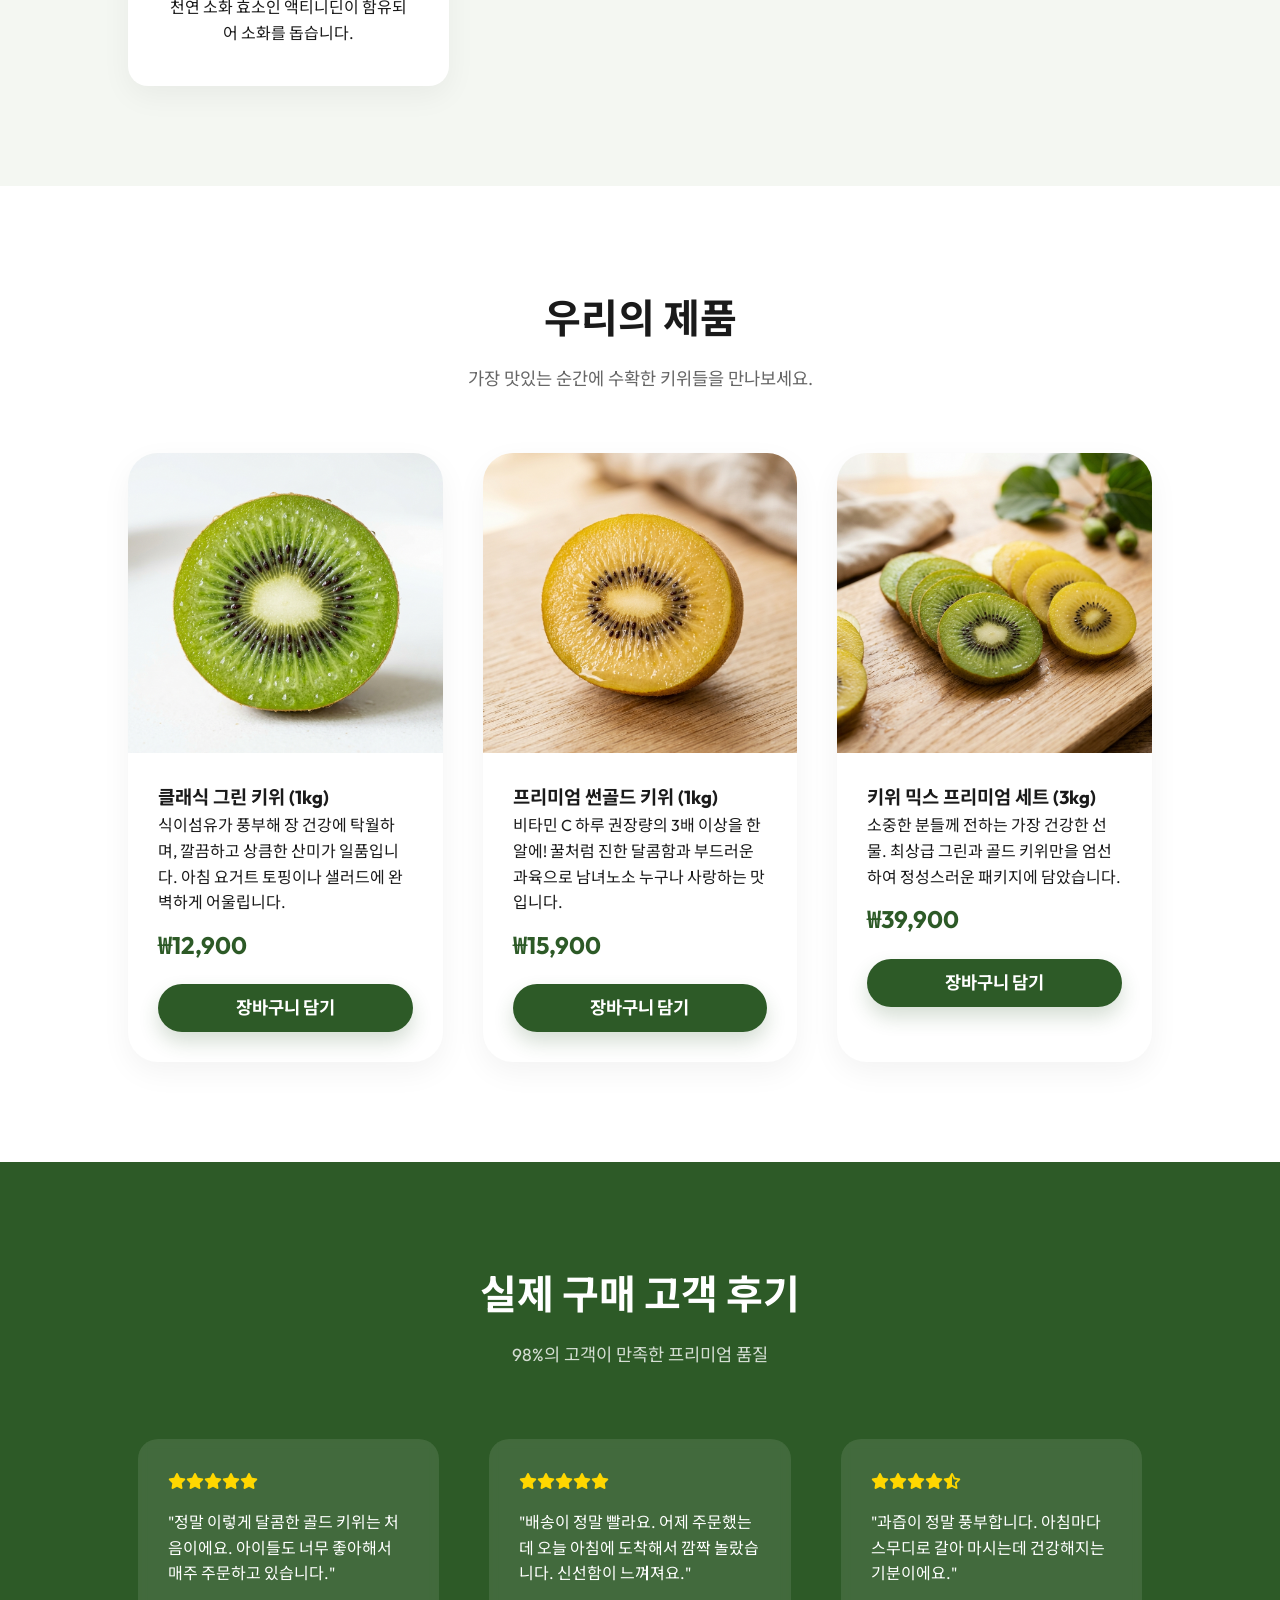
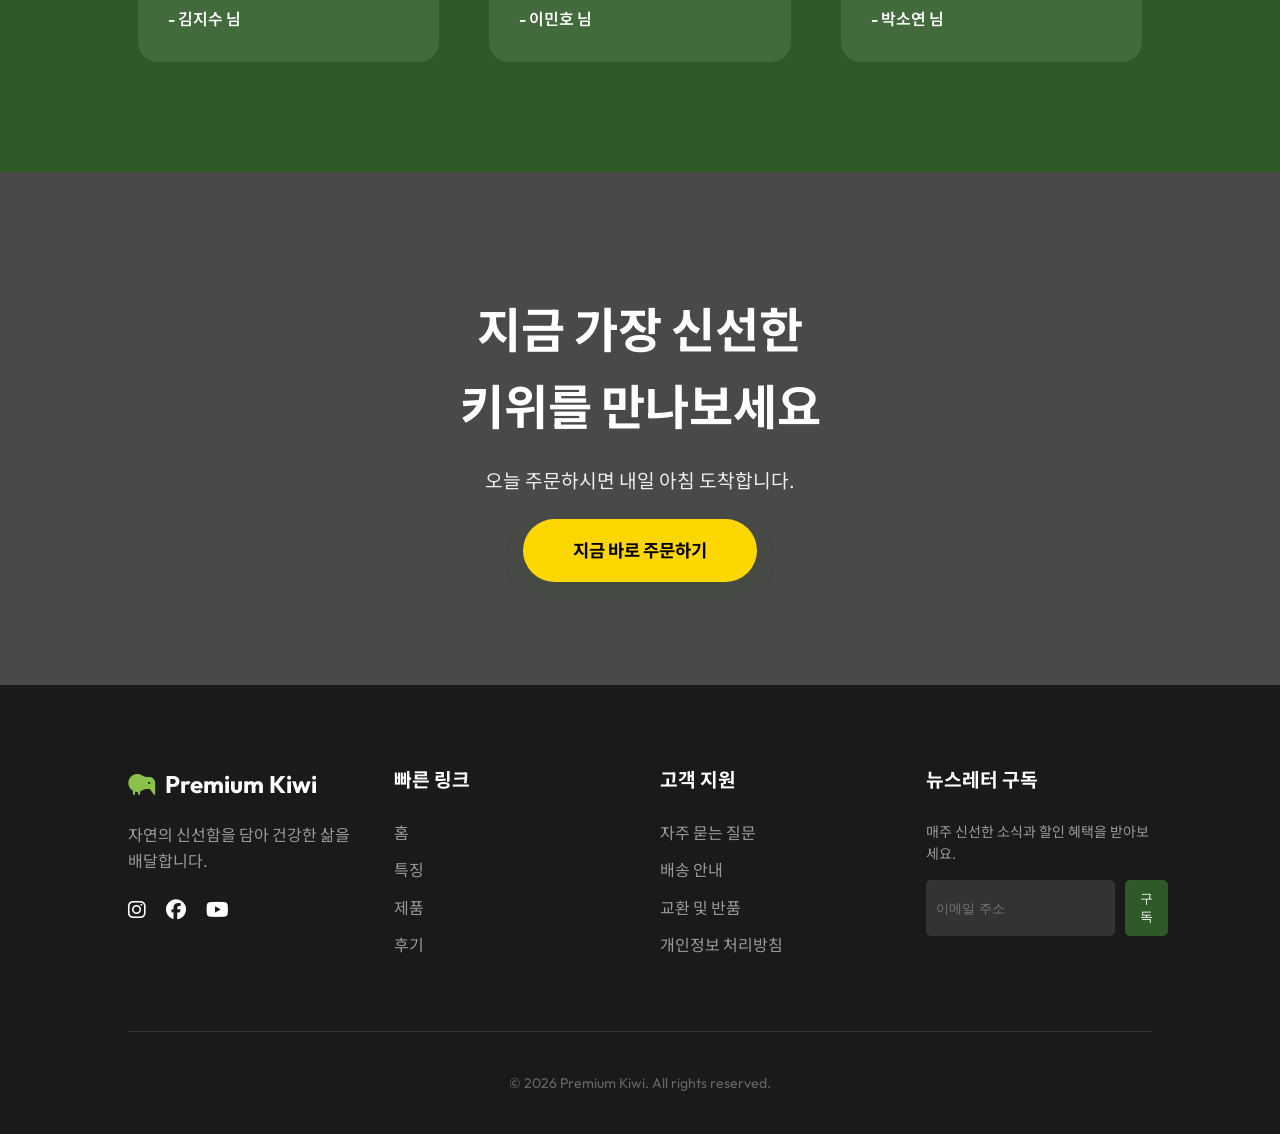
==== commit 4234eb87: "Add files via upload" ====
--- a/index.html
+++ b/index.html
@@ -1,17 +1,18 @@
 <!DOCTYPE html>
 <html lang="ko">
+
 <head>
     <meta charset="UTF-8">
     <meta name="viewport" content="width=device-width, initial-scale=1.0">
     <title>프리미엄 키위 - 자연이 선사하는 가장 달콤한 비밀</title>
     <meta name="description" content="신선하고 영양 가득한 프리미엄 그린 키위와 골드 키위를 만나보세요. 농장에서 갓 수확한 신선함을 집앞까지 배송해드립니다.">
-    
-    <!-- Google Fonts -->
+
     <link rel="preconnect" href="https://fonts.googleapis.com">
     <link rel="preconnect" href="https://fonts.gstatic.com" crossorigin>
-    <link href="https://fonts.googleapis.com/css2?family=Outfit:wght@300;400;600;700&family=Noto+Sans+KR:wght@300;400;700&display=swap" rel="stylesheet">
-    
-    <!-- Font Awesome for Icons -->
+    <link
+        href="https://fonts.googleapis.com/css2?family=Outfit:wght@300;400;600;700&family=Noto+Sans+KR:wght@300;400;700&display=swap"
+        rel="stylesheet">
+
     <link rel="stylesheet" href="https://cdnjs.cloudflare.com/ajax/libs/font-awesome/6.4.0/css/all.min.css">
 
     <style>
@@ -244,13 +245,20 @@
             width: 120%;
             max-width: 800px;
             border-radius: 30px;
-            box-shadow: 20px 20px 60px rgba(0,0,0,0.1);
+            box-shadow: 20px 20px 60px rgba(0, 0, 0, 0.1);
             animation: float 6s ease-in-out infinite;
         }
 
         @keyframes float {
-            0%, 100% { transform: translateY(0); }
-            50% { transform: translateY(-20px); }
+
+            0%,
+            100% {
+                transform: translateY(0);
+            }
+
+            50% {
+                transform: translateY(-20px);
+            }
         }
 
         /* Features Section */
@@ -290,7 +298,7 @@
 
         .feature-card:hover {
             transform: translateY(-10px);
-            box-shadow: 0 20px 40px rgba(0,0,0,0.08);
+            box-shadow: 0 20px 40px rgba(0, 0, 0, 0.08);
         }
 
         .feature-icon {
@@ -336,7 +344,7 @@
             left: 50%;
             transform: translate(-50%, -50%);
             font-size: 100px;
-            color: rgba(0,0,0,0.1);
+            color: rgba(0, 0, 0, 0.1);
         }
 
         .product-info {
@@ -383,7 +391,7 @@
         /* CTA Section */
         .cta-section {
             text-align: center;
-            background: linear-gradient(rgba(0,0,0,0.7), rgba(0,0,0,0.7)), url('https://images.unsplash.com/photo-1610444391696-60d70928e469?q=80&w=2000&auto=format&fit=crop') center/cover;
+            background: linear-gradient(rgba(0, 0, 0, 0.7), rgba(0, 0, 0, 0.7)), url('https://images.unsplash.com/photo-1610444391696-60d70928e469?q=80&w=2000&auto=format&fit=crop') center/cover;
             color: var(--white);
             padding: 120px 10%;
         }
@@ -451,13 +459,24 @@
 
         /* Responsive */
         @media (max-width: 1024px) {
-            .hero h1 { font-size: 3.5rem; }
-            .section { padding: 80px 5%; }
-            header { padding: 15px 5%; }
+            .hero h1 {
+                font-size: 3.5rem;
+            }
+
+            .section {
+                padding: 80px 5%;
+            }
+
+            header {
+                padding: 15px 5%;
+            }
         }
 
         @media (max-width: 768px) {
-            .menu-toggle { display: block; }
+            .menu-toggle {
+                display: block;
+            }
+
             nav {
                 position: fixed;
                 top: 0;
@@ -465,27 +484,57 @@
                 width: 70%;
                 height: 100vh;
                 background: white;
-                box-shadow: -10px 0 30px rgba(0,0,0,0.1);
+                box-shadow: -10px 0 30px rgba(0, 0, 0, 0.1);
                 transition: 0.4s ease;
                 padding: 100px 40px;
                 z-index: 999;
             }
-            nav.active { right: 0; }
-            nav ul { flex-direction: column; gap: 20px; }
-            nav ul li a { font-size: 20px; }
-            
-            .hero { text-align: center; }
-            .hero h1 { font-size: 2.8rem; }
-            .hero-btns { justify-content: center; flex-direction: column; }
-            .hero-tag { margin-bottom: 15px; }
-            
-            .products-grid { grid-template-columns: 1fr; }
-            .features-grid { grid-template-columns: 1fr; }
-            
-            .footer-grid { grid-template-columns: 1fr; }
+
+            nav.active {
+                right: 0;
+            }
+
+            nav ul {
+                flex-direction: column;
+                gap: 20px;
+            }
+
+            nav ul li a {
+                font-size: 20px;
+            }
+
+            .hero {
+                text-align: center;
+            }
+
+            .hero h1 {
+                font-size: 2.8rem;
+            }
+
+            .hero-btns {
+                justify-content: center;
+                flex-direction: column;
+            }
+
+            .hero-tag {
+                margin-bottom: 15px;
+            }
+
+            .products-grid {
+                grid-template-columns: 1fr;
+            }
+
+            .features-grid {
+                grid-template-columns: 1fr;
+            }
+
+            .footer-grid {
+                grid-template-columns: 1fr;
+            }
         }
     </style>
 </head>
+
 <body>
 
     <header id="header">
@@ -511,12 +560,17 @@
         </div>
     </header>
 
-    <section class="hero" id="home" style="background: url('/Users/proudchris/.gemini/antigravity/brain/90f94d1d-8632-402b-ac03-39e29abd396f/healthy_pleasure_hero_banner_v2_1777102756460.png') center/cover; padding: 0;">
-        <div style="width: 100%; height: 100%; background: rgba(0,0,0,0.4); display: flex; align-items: center; padding: 0 10%;">
+    <section class="hero" id="home" style="background: url('hero_banner.png') center/cover; padding: 0;">
+        <div
+            style="width: 100%; height: 100%; background: rgba(0,0,0,0.4); display: flex; align-items: center; padding: 0 10%;">
             <div class="hero-content" style="color: white;">
-                <span class="hero-tag" style="background: rgba(255,255,255,0.2); color: white; border: 1px solid rgba(255,255,255,0.3);">#HealthyPleasure #갓생루틴</span>
-                <h1 style="color: white; text-shadow: 0 2px 10px rgba(0,0,0,0.3);">Healthy Pleasure:<br><span>당신의 일상을 깨우는</span><br>상큼한 루틴</h1>
-                <p style="color: rgba(255,255,255,0.9); font-weight: 500;">MZ세대가 열광하는 '헬시플레저'.<br>이제 건강함도 힙하고 맛있게 즐기세요. 뉴질랜드의 햇살을 머금은 프리미엄 키위가 당신의 하루를 바꿉니다.</p>
+                <span class="hero-tag"
+                    style="background: rgba(255,255,255,0.2); color: white; border: 1px solid rgba(255,255,255,0.3);">#HealthyPleasure
+                    #갓생루틴</span>
+                <h1 style="color: white; text-shadow: 0 2px 10px rgba(0,0,0,0.3);">Healthy Pleasure:<br><span>당신의 일상을
+                        깨우는</span><br>상큼한 루틴</h1>
+                <p style="color: rgba(255,255,255,0.9); font-weight: 500;">MZ세대가 열광하는 '헬시플레저'.<br>이제 건강함도 힙하고 맛있게 즐기세요.
+                    뉴질랜드의 햇살을 머금은 프리미엄 키위가 당신의 하루를 바꿉니다.</p>
                 <div class="hero-btns">
                     <a href="#products" class="btn-primary" style="background: var(--kiwi-light);">지금 바로 시작하기</a>
                     <a href="#features" class="btn-secondary" style="border-color: white; color: white;">자세히 보기</a>
@@ -563,37 +617,45 @@
             <div class="product-card">
                 <div class="product-badge">BEST</div>
                 <div class="product-img">
-                    <img src="/Users/proudchris/.gemini/antigravity/brain/90f94d1d-8632-402b-ac03-39e29abd396f/classic_green_kiwi_macro_1777102701287.png" alt="Classic Green Kiwi" style="width: 100%; height: 100%; object-fit: cover;">
+                    <img src="green_kiwi.png" alt="Classic Green Kiwi"
+                        style="width: 100%; height: 100%; object-fit: cover;">
                 </div>
                 <div class="product-info">
                     <h3>클래식 그린 키위 (1kg)</h3>
-                    <p style="margin-bottom: 10px;">식이섬유가 풍부해 장 건강에 탁월하며, 깔끔하고 상큼한 산미가 일품입니다. 아침 요거트 토핑이나 샐러드에 완벽하게 어울립니다.</p>
+                    <p style="margin-bottom: 10px;">식이섬유가 풍부해 장 건강에 탁월하며, 깔끔하고 상큼한 산미가 일품입니다. 아침 요거트 토핑이나 샐러드에 완벽하게
+                        어울립니다.</p>
                     <div class="product-price">₩12,900</div>
-                    <a href="#" class="btn-primary" style="display: block; text-align: center; margin-top: 20px; padding: 10px;">장바구니 담기</a>
+                    <a href="#" class="btn-primary"
+                        style="display: block; text-align: center; margin-top: 20px; padding: 10px;">장바구니 담기</a>
                 </div>
             </div>
             <div class="product-card">
                 <div class="product-badge">PREMIUM</div>
                 <div class="product-img">
-                    <img src="/Users/proudchris/.gemini/antigravity/brain/90f94d1d-8632-402b-ac03-39e29abd396f/sungold_kiwi_macro_v3_1777102782040.png" alt="Premium SunGold Kiwi" style="width: 100%; height: 100%; object-fit: cover;">
+                    <img src="gold_kiwi.png" alt="Premium SunGold Kiwi"
+                        style="width: 100%; height: 100%; object-fit: cover;">
                 </div>
                 <div class="product-info">
                     <h3>프리미엄 썬골드 키위 (1kg)</h3>
-                    <p style="margin-bottom: 10px;">비타민 C 하루 권장량의 3배 이상을 한 알에! 꿀처럼 진한 달콤함과 부드러운 과육으로 남녀노소 누구나 사랑하는 맛입니다.</p>
+                    <p style="margin-bottom: 10px;">비타민 C 하루 권장량의 3배 이상을 한 알에! 꿀처럼 진한 달콤함과 부드러운 과육으로 남녀노소 누구나 사랑하는 맛입니다.
+                    </p>
                     <div class="product-price">₩15,900</div>
-                    <a href="#" class="btn-primary" style="display: block; text-align: center; margin-top: 20px; padding: 10px;">장바구니 담기</a>
+                    <a href="#" class="btn-primary"
+                        style="display: block; text-align: center; margin-top: 20px; padding: 10px;">장바구니 담기</a>
                 </div>
             </div>
             <div class="product-card">
                 <div class="product-badge">GIFT SET</div>
                 <div class="product-img">
-                    <img src="/Users/proudchris/.gemini/antigravity/brain/90f94d1d-8632-402b-ac03-39e29abd396f/hero_kiwi_fruit_1777102254102.png" alt="Kiwi Mix Gift Set" style="width: 100%; height: 100%; object-fit: cover;">
+                    <img src="gift_set.png" alt="Kiwi Mix Gift Set"
+                        style="width: 100%; height: 100%; object-fit: cover;">
                 </div>
                 <div class="product-info">
                     <h3>키위 믹스 프리미엄 세트 (3kg)</h3>
                     <p style="margin-bottom: 10px;">소중한 분들께 전하는 가장 건강한 선물. 최상급 그린과 골드 키위만을 엄선하여 정성스러운 패키지에 담았습니다.</p>
                     <div class="product-price">₩39,900</div>
-                    <a href="#" class="btn-primary" style="display: block; text-align: center; margin-top: 20px; padding: 10px;">장바구니 담기</a>
+                    <a href="#" class="btn-primary"
+                        style="display: block; text-align: center; margin-top: 20px; padding: 10px;">장바구니 담기</a>
                 </div>
             </div>
         </div>
@@ -607,21 +669,24 @@
         <div class="features-grid">
             <div class="testimonial-card">
                 <div class="stars">
-                    <i class="fas fa-star"></i><i class="fas fa-star"></i><i class="fas fa-star"></i><i class="fas fa-star"></i><i class="fas fa-star"></i>
+                    <i class="fas fa-star"></i><i class="fas fa-star"></i><i class="fas fa-star"></i><i
+                        class="fas fa-star"></i><i class="fas fa-star"></i>
                 </div>
                 <p>"정말 이렇게 달콤한 골드 키위는 처음이에요. 아이들도 너무 좋아해서 매주 주문하고 있습니다."</p>
                 <div style="margin-top: 20px; font-weight: 600;">- 김지수 님</div>
             </div>
             <div class="testimonial-card">
                 <div class="stars">
-                    <i class="fas fa-star"></i><i class="fas fa-star"></i><i class="fas fa-star"></i><i class="fas fa-star"></i><i class="fas fa-star"></i>
+                    <i class="fas fa-star"></i><i class="fas fa-star"></i><i class="fas fa-star"></i><i
+                        class="fas fa-star"></i><i class="fas fa-star"></i>
                 </div>
                 <p>"배송이 정말 빨라요. 어제 주문했는데 오늘 아침에 도착해서 깜짝 놀랐습니다. 신선함이 느껴져요."</p>
                 <div style="margin-top: 20px; font-weight: 600;">- 이민호 님</div>
             </div>
             <div class="testimonial-card">
                 <div class="stars">
-                    <i class="fas fa-star"></i><i class="fas fa-star"></i><i class="fas fa-star"></i><i class="fas fa-star"></i><i class="fas fa-star-half-alt"></i>
+                    <i class="fas fa-star"></i><i class="fas fa-star"></i><i class="fas fa-star"></i><i
+                        class="fas fa-star"></i><i class="fas fa-star-half-alt"></i>
                 </div>
                 <p>"과즙이 정말 풍부합니다. 아침마다 스무디로 갈아 마시는데 건강해지는 기분이에요."</p>
                 <div style="margin-top: 20px; font-weight: 600;">- 박소연 님</div>
@@ -632,7 +697,8 @@
     <section class="cta-section">
         <h2>지금 가장 신선한<br>키위를 만나보세요</h2>
         <p style="font-size: 1.2rem; margin-bottom: 40px; opacity: 0.9;">오늘 주문하시면 내일 아침 도착합니다.</p>
-        <a href="#products" class="btn-primary" style="background: var(--kiwi-gold); color: #000; padding: 20px 50px;">지금 바로 주문하기</a>
+        <a href="#products" class="btn-primary"
+            style="background: var(--kiwi-gold); color: #000; padding: 20px 50px;">지금 바로 주문하기</a>
     </section>
 
     <footer>
@@ -670,8 +736,10 @@
                 <h4>뉴스레터 구독</h4>
                 <p style="color: #999; margin-bottom: 15px; font-size: 14px;">매주 신선한 소식과 할인 혜택을 받아보세요.</p>
                 <div style="display: flex; gap: 10px;">
-                    <input type="email" placeholder="이메일 주소" style="flex: 1; padding: 10px; border-radius: 5px; border: none; background: #333; color: #fff;">
-                    <button style="background: var(--kiwi-green); color: #fff; border: none; padding: 10px 15px; border-radius: 5px; cursor: pointer;">구독</button>
+                    <input type="email" placeholder="이메일 주소"
+                        style="flex: 1; padding: 10px; border-radius: 5px; border: none; background: #333; color: #fff;">
+                    <button
+                        style="background: var(--kiwi-green); color: #fff; border: none; padding: 10px 15px; border-radius: 5px; cursor: pointer;">구독</button>
                 </div>
             </div>
         </div>
@@ -682,7 +750,7 @@
 
     <script>
         // Scroll header effect
-        window.addEventListener('scroll', function() {
+        window.addEventListener('scroll', function () {
             const header = document.getElementById('header');
             if (window.scrollY > 50) {
                 header.classList.add('scrolled');
@@ -713,4 +781,5 @@
         });
     </script>
 </body>
-</html>
+
+</html>
